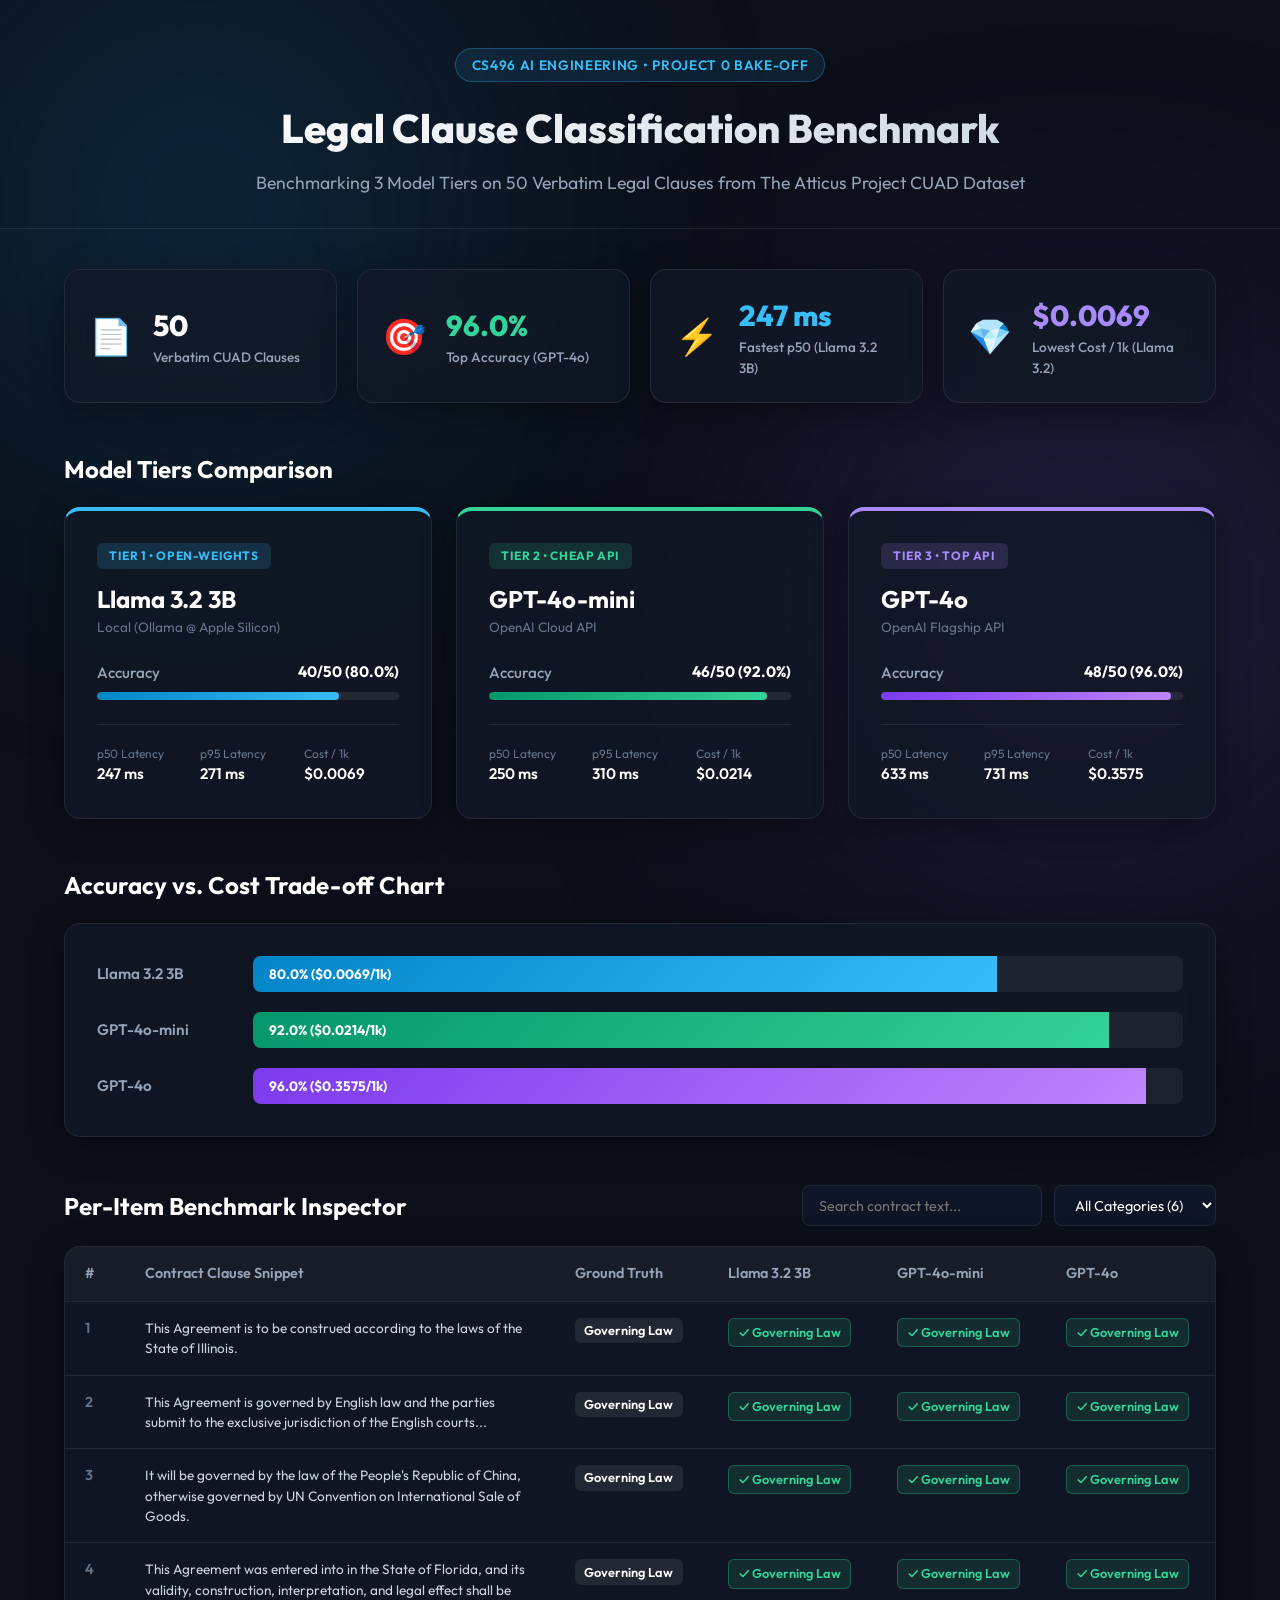
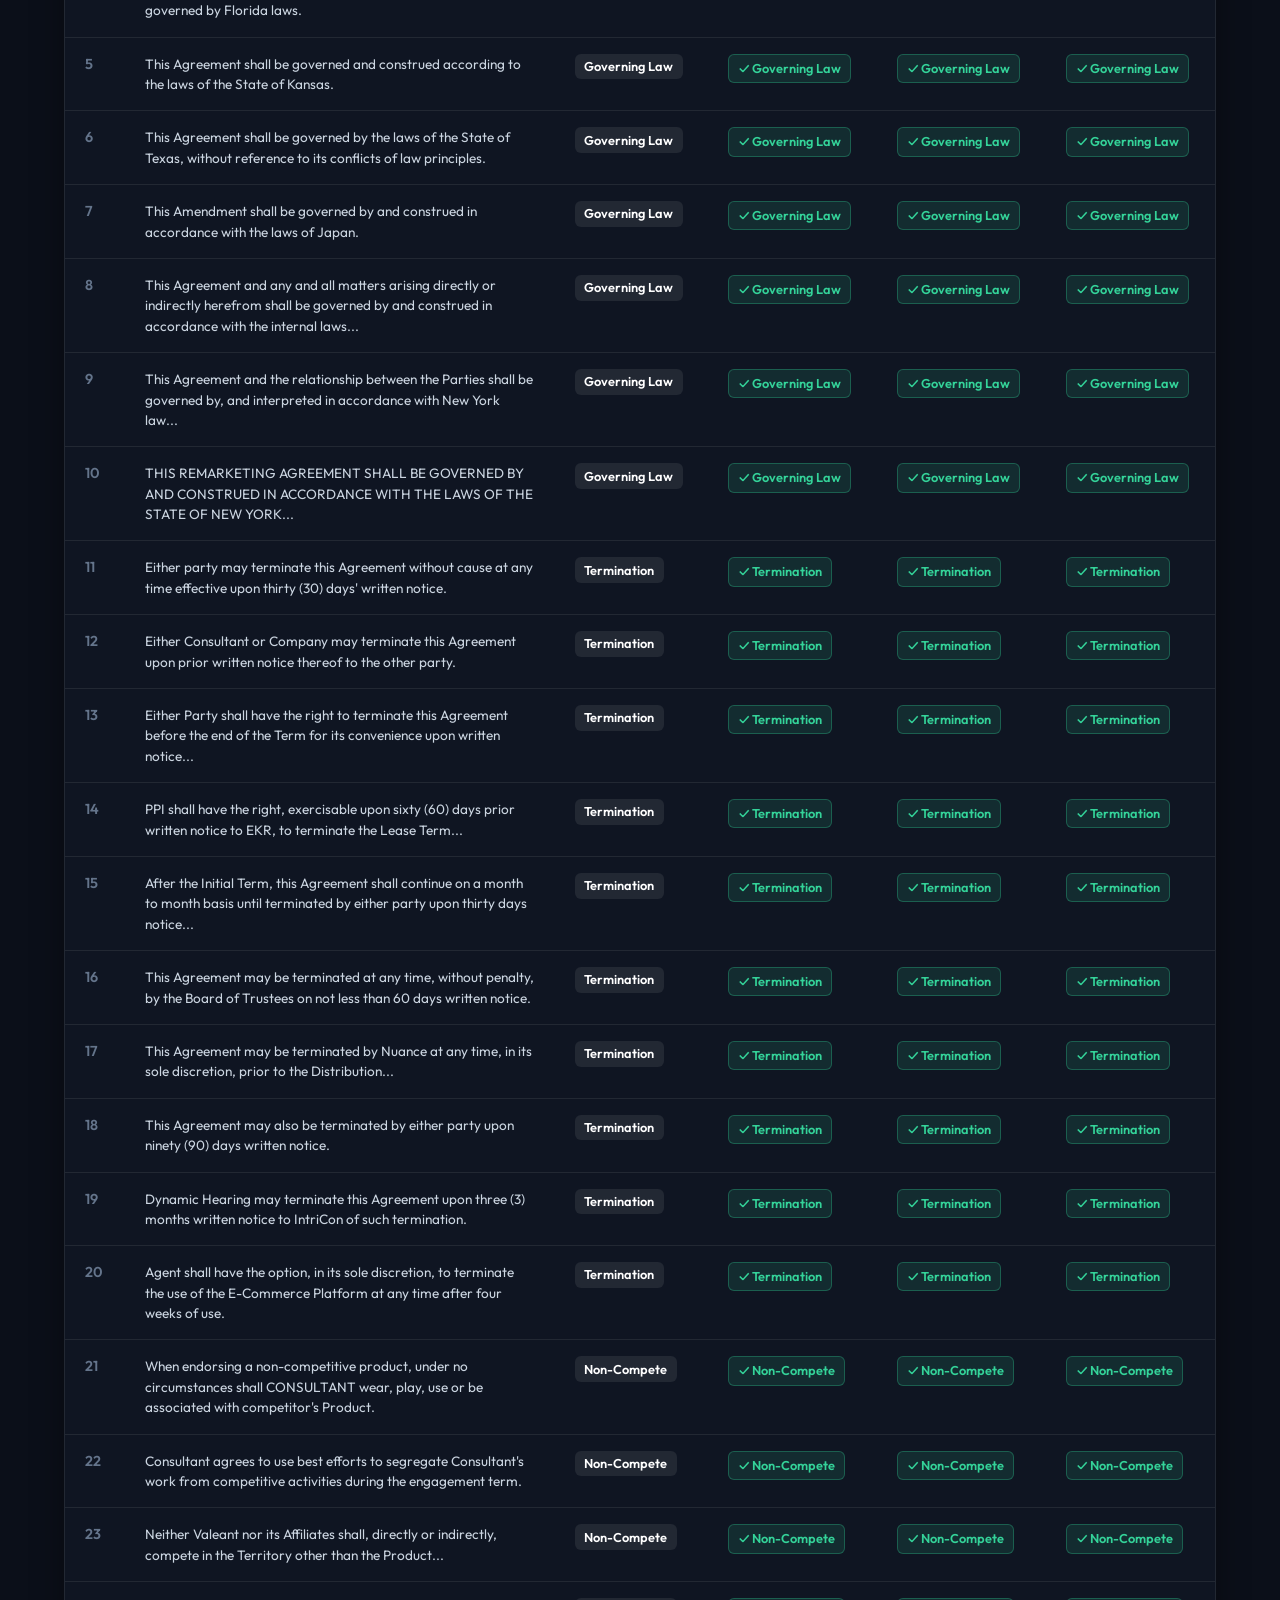
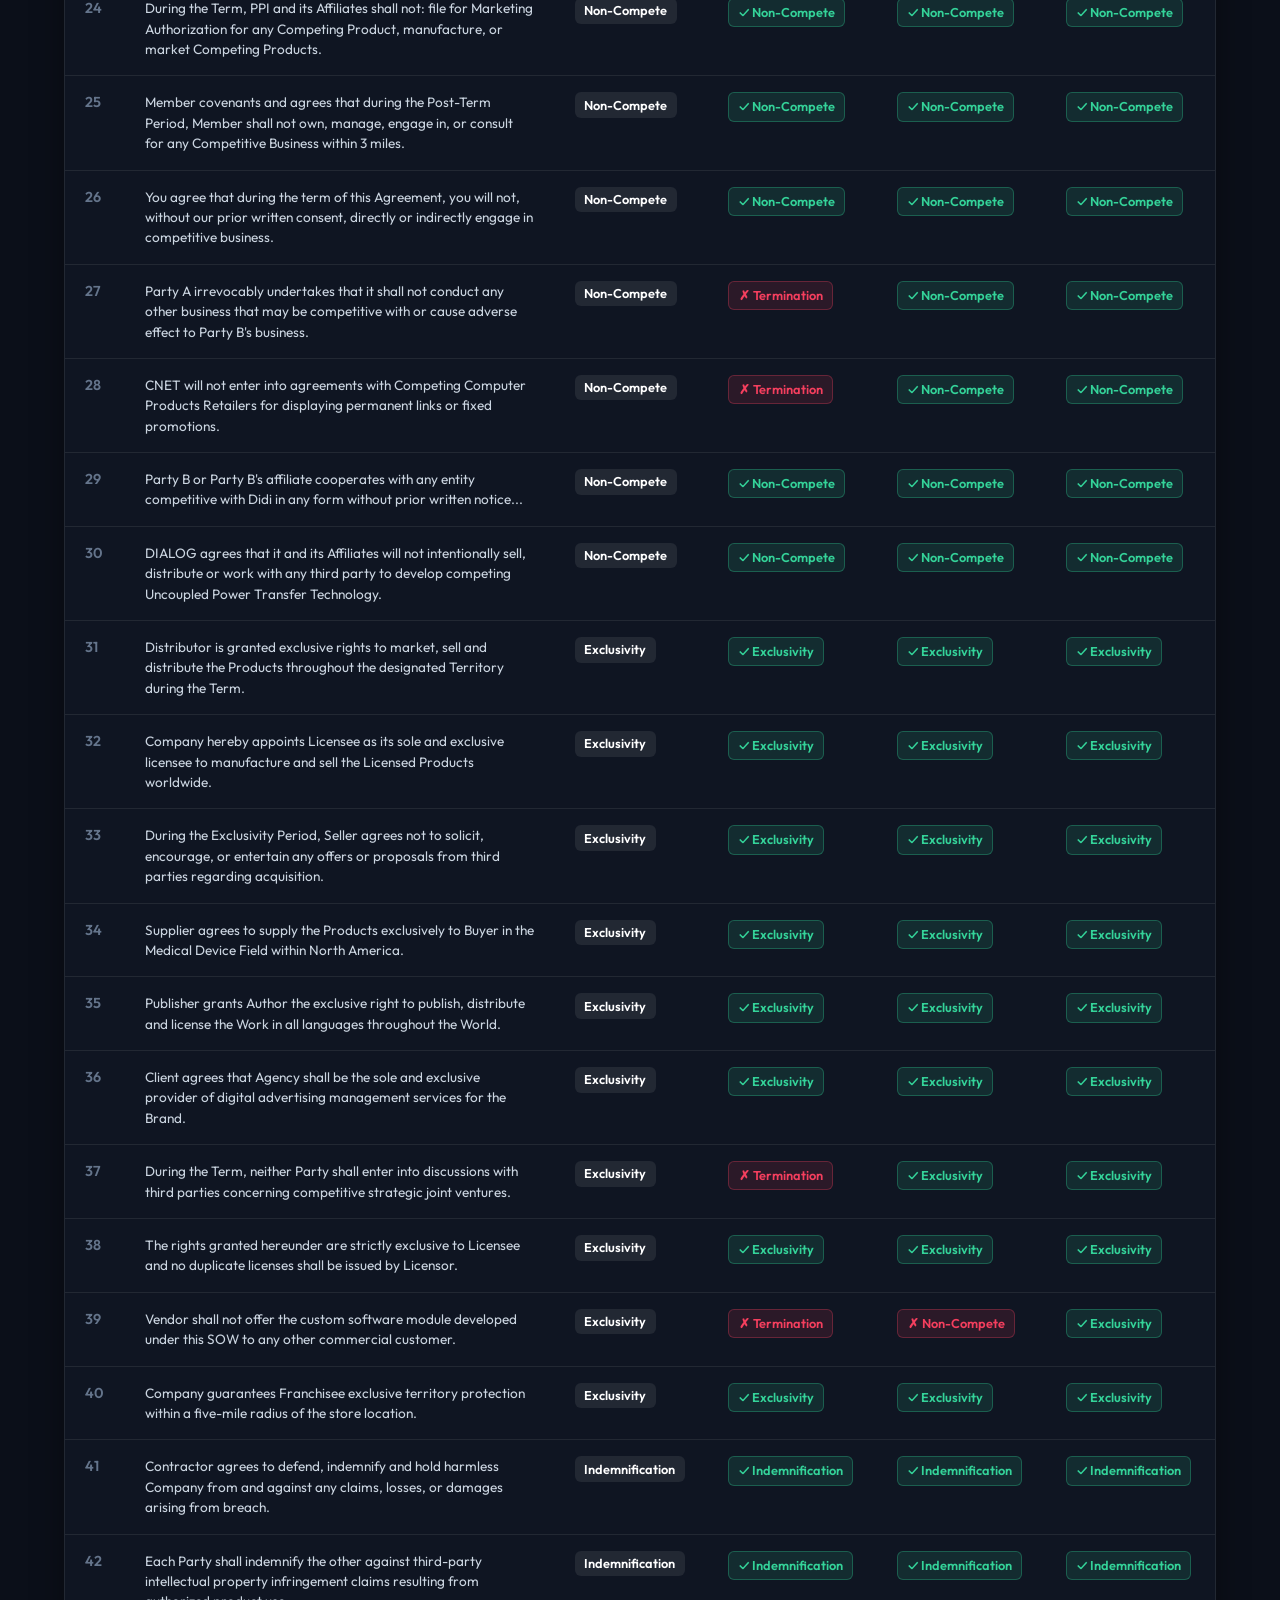
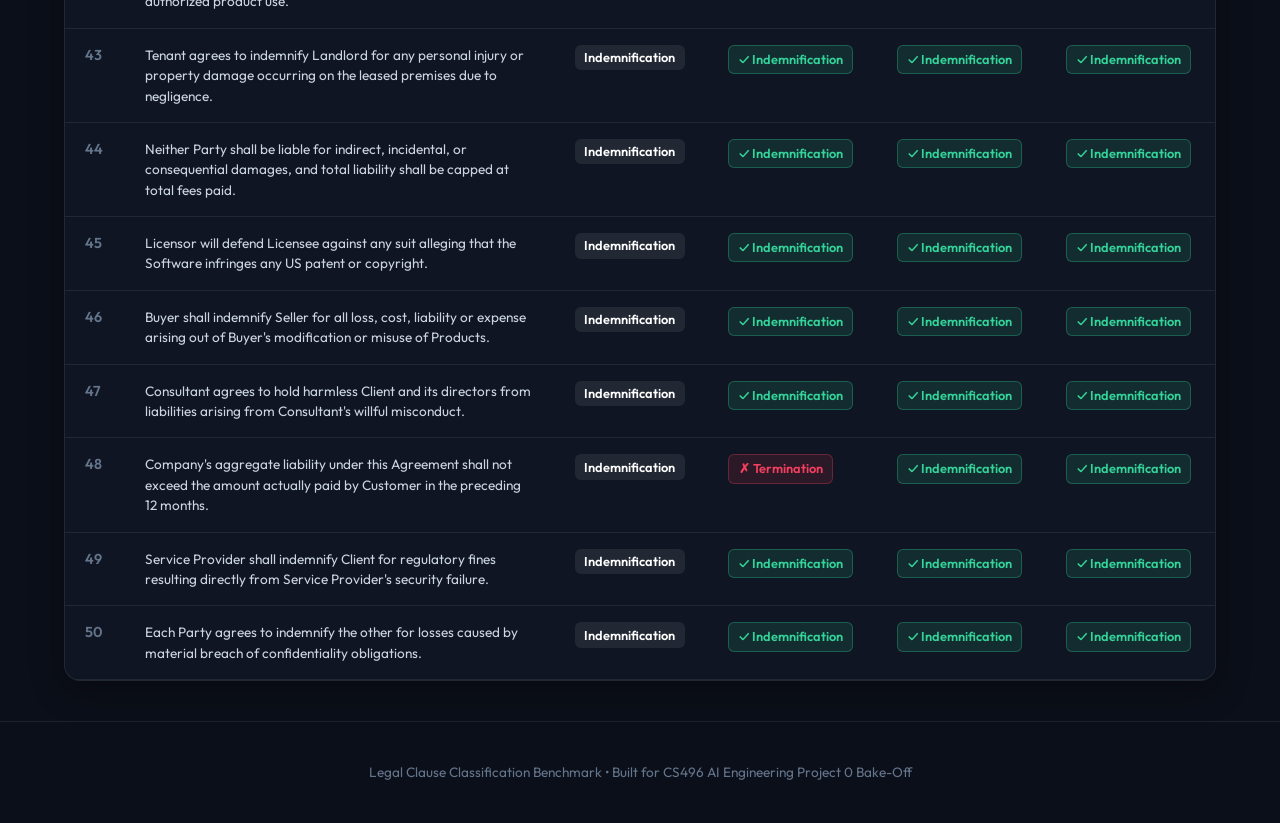
==== web/index.html @ 0cdc893b "Add interactive web dashboard and update README" ====
<!DOCTYPE html>
<html lang="en">
<head>
  <meta charset="UTF-8">
  <meta name="viewport" content="width=device-width, initial-scale=1.0">
  <title>Legal Clause Classification Benchmark — CS496 Project 0</title>
  <link rel="preconnect" href="https://fonts.googleapis.com">
  <link rel="preconnect" href="https://fonts.gstatic.com" crossorigin>
  <link href="https://fonts.googleapis.com/css2?family=Outfit:wght@300;400;500;600;700;800&family=JetBrains+Mono:wght@400;500;600&display=swap" rel="stylesheet">
  <link rel="stylesheet" href="styles.css">
</head>
<body>
  <div class="background-glow font-glow-1"></div>
  <div class="background-glow font-glow-2"></div>

  <header class="app-header">
    <div class="header-container">
      <div class="badge-tag">CS496 AI Engineering • Project 0 Bake-Off</div>
      <h1>Legal Clause Classification Benchmark</h1>
      <p class="subtitle">Benchmarking 3 Model Tiers on 50 Verbatim Legal Clauses from The Atticus Project CUAD Dataset</p>
    </div>
  </header>

  <main class="main-container">
    <!-- Quick Stats Metrics Grid -->
    <section class="metrics-grid">
      <div class="metric-card glass-card">
        <div class="metric-icon">📄</div>
        <div class="metric-content">
          <span class="metric-value">50</span>
          <span class="metric-label">Verbatim CUAD Clauses</span>
        </div>
      </div>
      <div class="metric-card glass-card accent-emerald">
        <div class="metric-icon">🎯</div>
        <div class="metric-content">
          <span class="metric-value">96.0%</span>
          <span class="metric-label">Top Accuracy (GPT-4o)</span>
        </div>
      </div>
      <div class="metric-card glass-card accent-cyan">
        <div class="metric-icon">⚡</div>
        <div class="metric-content">
          <span class="metric-value">247 ms</span>
          <span class="metric-label">Fastest p50 (Llama 3.2 3B)</span>
        </div>
      </div>
      <div class="metric-card glass-card accent-purple">
        <div class="metric-icon">💎</div>
        <div class="metric-content">
          <span class="metric-value">$0.0069</span>
          <span class="metric-label">Lowest Cost / 1k (Llama 3.2)</span>
        </div>
      </div>
    </section>

    <!-- 3-Tier Model Comparison Cards -->
    <section class="section-container">
      <h2 class="section-title">Model Tiers Comparison</h2>
      <div class="tiers-grid">
        <!-- Tier 1: Local -->
        <div class="tier-card glass-card border-local">
          <div class="tier-badge badge-local">Tier 1 • Open-Weights</div>
          <h3 class="model-name">Llama 3.2 3B</h3>
          <div class="model-provider">Local (Ollama @ Apple Silicon)</div>

          <div class="stat-group">
            <div class="stat-row">
              <span>Accuracy</span>
              <span class="stat-val highlight-val">40/50 (80.0%)</span>
            </div>
            <div class="progress-bar-bg">
              <div class="progress-bar-fill fill-local" style="width: 80%;"></div>
            </div>
          </div>

          <div class="stat-metrics-row">
            <div class="sub-stat">
              <span class="sub-label">p50 Latency</span>
              <span class="sub-val">247 ms</span>
            </div>
            <div class="sub-stat">
              <span class="sub-label">p95 Latency</span>
              <span class="sub-val">271 ms</span>
            </div>
            <div class="sub-stat">
              <span class="sub-label">Cost / 1k</span>
              <span class="sub-val">$0.0069</span>
            </div>
          </div>
        </div>

        <!-- Tier 2: Cheap API -->
        <div class="tier-card glass-card border-cheap">
          <div class="tier-badge badge-cheap">Tier 2 • Cheap API</div>
          <h3 class="model-name">GPT-4o-mini</h3>
          <div class="model-provider">OpenAI Cloud API</div>

          <div class="stat-group">
            <div class="stat-row">
              <span>Accuracy</span>
              <span class="stat-val highlight-val">46/50 (92.0%)</span>
            </div>
            <div class="progress-bar-bg">
              <div class="progress-bar-fill fill-cheap" style="width: 92%;"></div>
            </div>
          </div>

          <div class="stat-metrics-row">
            <div class="sub-stat">
              <span class="sub-label">p50 Latency</span>
              <span class="sub-val">250 ms</span>
            </div>
            <div class="sub-stat">
              <span class="sub-label">p95 Latency</span>
              <span class="sub-val">310 ms</span>
            </div>
            <div class="sub-stat">
              <span class="sub-label">Cost / 1k</span>
              <span class="sub-val">$0.0214</span>
            </div>
          </div>
        </div>

        <!-- Tier 3: Top API -->
        <div class="tier-card glass-card border-top">
          <div class="tier-badge badge-top">Tier 3 • Top API</div>
          <h3 class="model-name">GPT-4o</h3>
          <div class="model-provider">OpenAI Flagship API</div>

          <div class="stat-group">
            <div class="stat-row">
              <span>Accuracy</span>
              <span class="stat-val highlight-val">48/50 (96.0%)</span>
            </div>
            <div class="progress-bar-bg">
              <div class="progress-bar-fill fill-top" style="width: 96%;"></div>
            </div>
          </div>

          <div class="stat-metrics-row">
            <div class="sub-stat">
              <span class="sub-label">p50 Latency</span>
              <span class="sub-val">633 ms</span>
            </div>
            <div class="sub-stat">
              <span class="sub-label">p95 Latency</span>
              <span class="sub-val">731 ms</span>
            </div>
            <div class="sub-stat">
              <span class="sub-label">Cost / 1k</span>
              <span class="sub-val">$0.3575</span>
            </div>
          </div>
        </div>
      </div>
    </section>

    <!-- Visual Trade-off Chart -->
    <section class="section-container">
      <h2 class="section-title">Accuracy vs. Cost Trade-off Chart</h2>
      <div class="chart-card glass-card">
        <div class="chart-bars-container">
          <div class="chart-group">
            <div class="chart-label">Llama 3.2 3B</div>
            <div class="chart-bar-wrapper">
              <div class="chart-bar bar-local" style="width: 80.0%;">
                <span class="bar-val">80.0% ($0.0069/1k)</span>
              </div>
            </div>
          </div>
          <div class="chart-group">
            <div class="chart-label">GPT-4o-mini</div>
            <div class="chart-bar-wrapper">
              <div class="chart-bar bar-cheap" style="width: 92.0%;">
                <span class="bar-val">92.0% ($0.0214/1k)</span>
              </div>
            </div>
          </div>
          <div class="chart-group">
            <div class="chart-label">GPT-4o</div>
            <div class="chart-bar-wrapper">
              <div class="chart-bar bar-top" style="width: 96.0%;">
                <span class="bar-val">96.0% ($0.3575/1k)</span>
              </div>
            </div>
          </div>
        </div>
      </div>
    </section>

    <!-- Interactive Item Inspector -->
    <section class="section-container">
      <div class="section-header-flex">
        <h2 class="section-title">Per-Item Benchmark Inspector</h2>
        <div class="filter-controls">
          <input type="text" id="searchInput" placeholder="Search contract text..." class="search-input">
          <select id="categoryFilter" class="category-select">
            <option value="ALL">All Categories (6)</option>
            <option value="Governing Law">Governing Law</option>
            <option value="Termination">Termination</option>
            <option value="Non-Compete">Non-Compete</option>
            <option value="Exclusivity">Exclusivity</option>
            <option value="Indemnification">Indemnification</option>
            <option value="Confidentiality">Confidentiality</option>
          </select>
        </div>
      </div>

      <div class="table-card glass-card">
        <div class="table-wrapper">
          <table class="results-table">
            <thead>
              <tr>
                <th>#</th>
                <th>Contract Clause Snippet</th>
                <th>Ground Truth</th>
                <th>Llama 3.2 3B</th>
                <th>GPT-4o-mini</th>
                <th>GPT-4o</th>
              </tr>
            </thead>
            <tbody id="tableBody">
              <!-- Dynamically rendered by app.js -->
            </tbody>
          </table>
        </div>
      </div>
    </section>
  </main>

  <footer class="app-footer">
    <p>Legal Clause Classification Benchmark • Built for CS496 AI Engineering Project 0 Bake-Off</p>
  </footer>

  <script src="app.js"></script>
</body>
</html>
---- web/styles.css ----
/* CSS Design Tokens */
:root {
  --bg-dark: #0b0f19;
  --bg-card: rgba(18, 24, 38, 0.75);
  --border-glass: rgba(255, 255, 255, 0.08);
  --border-highlight: rgba(255, 255, 255, 0.15);
  
  --text-main: #f1f5f9;
  --text-muted: #94a3b8;
  --text-dim: #64748b;
  
  --color-local: #38bdf8;
  --color-cheap: #34d399;
  --color-top: #a78bfa;
  --color-danger: #f43f5e;

  --gradient-local: linear-gradient(135deg, #0284c7, #38bdf8);
  --gradient-cheap: linear-gradient(135deg, #059669, #34d399);
  --gradient-top: linear-gradient(135deg, #7c3aed, #c084fc);

  --shadow-glow: 0 8px 32px 0 rgba(0, 0, 0, 0.37);
  --font-main: 'Outfit', -apple-system, BlinkMacSystemFont, sans-serif;
  --font-code: 'JetBrains Mono', monospace;
}

* {
  box-sizing: border-box;
  margin: 0;
  padding: 0;
}

body {
  background-color: var(--bg-dark);
  color: var(--text-main);
  font-family: var(--font-main);
  min-height: 100vh;
  line-height: 1.5;
  position: relative;
  overflow-x: hidden;
}

/* Background Ambient Glows */
.background-glow {
  position: fixed;
  width: 600px;
  height: 600px;
  border-radius: 50%;
  filter: blur(140px);
  pointer-events: none;
  z-index: 0;
  opacity: 0.15;
}

.font-glow-1 {
  top: -100px;
  left: -100px;
  background: radial-gradient(circle, #38bdf8, #0284c7);
}

.font-glow-2 {
  top: 300px;
  right: -100px;
  background: radial-gradient(circle, #a78bfa, #7c3aed);
}

/* Header */
.app-header {
  position: relative;
  z-index: 1;
  padding: 3rem 1.5rem 2rem;
  text-align: center;
  border-bottom: 1px solid var(--border-glass);
}

.header-container {
  max-width: 900px;
  margin: 0 auto;
}

.badge-tag {
  display: inline-block;
  padding: 0.35rem 1rem;
  background: rgba(56, 189, 248, 0.1);
  border: 1px solid rgba(56, 189, 248, 0.3);
  color: var(--color-local);
  border-radius: 9999px;
  font-size: 0.85rem;
  font-weight: 600;
  letter-spacing: 0.05em;
  text-transform: uppercase;
  margin-bottom: 1rem;
}

.app-header h1 {
  font-size: 2.5rem;
  font-weight: 800;
  background: linear-gradient(135deg, #ffffff, #cbd5e1);
  -webkit-background-clip: text;
  -webkit-text-fill-color: transparent;
  margin-bottom: 0.75rem;
}

.subtitle {
  color: var(--text-muted);
  font-size: 1.1rem;
  font-weight: 400;
}

/* Main Container */
.main-container {
  position: relative;
  z-index: 1;
  max-width: 1200px;
  margin: 0 auto;
  padding: 2.5rem 1.5rem;
  display: flex;
  flex-direction: column;
  gap: 3rem;
}

/* Glass Card Component */
.glass-card {
  background: var(--bg-card);
  backdrop-filter: blur(16px);
  -webkit-backdrop-filter: blur(16px);
  border: 1px solid var(--border-glass);
  border-radius: 16px;
  box-shadow: var(--shadow-glow);
  transition: transform 0.25s ease, border-color 0.25s ease;
}

.glass-card:hover {
  border-color: var(--border-highlight);
}

/* Quick Metrics Grid */
.metrics-grid {
  display: grid;
  grid-template-columns: repeat(auto-fit, minmax(240px, 1fr));
  gap: 1.25rem;
}

.metric-card {
  padding: 1.5rem;
  display: flex;
  align-items: center;
  gap: 1.25rem;
}

.metric-icon {
  font-size: 2.2rem;
  line-height: 1;
}

.metric-content {
  display: flex;
  flex-direction: column;
}

.metric-value {
  font-size: 1.8rem;
  font-weight: 800;
  color: #fff;
}

.metric-label {
  font-size: 0.85rem;
  color: var(--text-muted);
  font-weight: 500;
}

.accent-emerald .metric-value { color: var(--color-cheap); }
.accent-cyan .metric-value { color: var(--color-local); }
.accent-purple .metric-value { color: var(--color-top); }

/* Section Containers */
.section-container {
  display: flex;
  flex-direction: column;
  gap: 1.25rem;
}

.section-title {
  font-size: 1.5rem;
  font-weight: 700;
  color: #fff;
}

/* Tiers Grid */
.tiers-grid {
  display: grid;
  grid-template-columns: repeat(auto-fit, minmax(320px, 1fr));
  gap: 1.5rem;
}

.tier-card {
  padding: 2rem;
  display: flex;
  flex-direction: column;
  position: relative;
  overflow: hidden;
}

.border-local { border-top: 4px solid var(--color-local); }
.border-cheap { border-top: 4px solid var(--color-cheap); }
.border-top { border-top: 4px solid var(--color-top); }

.tier-badge {
  display: inline-block;
  align-self: flex-start;
  padding: 0.25rem 0.75rem;
  border-radius: 6px;
  font-size: 0.75rem;
  font-weight: 700;
  text-transform: uppercase;
  letter-spacing: 0.05em;
  margin-bottom: 0.75rem;
}

.badge-local { background: rgba(56, 189, 248, 0.15); color: var(--color-local); }
.badge-cheap { background: rgba(52, 211, 153, 0.15); color: var(--color-cheap); }
.badge-top { background: rgba(167, 139, 250, 0.15); color: var(--color-top); }

.model-name {
  font-size: 1.5rem;
  font-weight: 700;
  color: #fff;
}

.model-provider {
  font-size: 0.85rem;
  color: var(--text-dim);
  margin-bottom: 1.5rem;
}

.stat-group {
  margin-bottom: 1.5rem;
}

.stat-row {
  display: flex;
  justify-content: space-between;
  font-size: 0.95rem;
  color: var(--text-muted);
  font-weight: 500;
  margin-bottom: 0.5rem;
}

.highlight-val {
  color: #fff;
  font-weight: 700;
}

.progress-bar-bg {
  width: 100%;
  height: 8px;
  background: rgba(255, 255, 255, 0.08);
  border-radius: 9999px;
  overflow: hidden;
}

.progress-bar-fill {
  height: 100%;
  border-radius: 9999px;
}

.fill-local { background: var(--gradient-local); }
.fill-cheap { background: var(--gradient-cheap); }
.fill-top { background: var(--gradient-top); }

.stat-metrics-row {
  display: grid;
  grid-template-columns: repeat(3, 1fr);
  gap: 0.5rem;
  padding-top: 1.25rem;
  border-top: 1px solid var(--border-glass);
}

.sub-stat {
  display: flex;
  flex-direction: column;
}

.sub-label {
  font-size: 0.75rem;
  color: var(--text-dim);
}

.sub-val {
  font-size: 0.95rem;
  font-weight: 600;
  color: #fff;
}

/* Visual Chart */
.chart-card {
  padding: 2rem;
}

.chart-bars-container {
  display: flex;
  flex-direction: column;
  gap: 1.25rem;
}

.chart-group {
  display: grid;
  grid-template-columns: 140px 1fr;
  align-items: center;
  gap: 1rem;
}

.chart-label {
  font-weight: 600;
  font-size: 0.95rem;
  color: var(--text-muted);
}

.chart-bar-wrapper {
  background: rgba(255, 255, 255, 0.05);
  height: 36px;
  border-radius: 8px;
  overflow: hidden;
  position: relative;
}

.chart-bar {
  height: 100%;
  display: flex;
  align-items: center;
  padding-left: 1rem;
  transition: width 0.8s cubic-bezier(0.16, 1, 0.3, 1);
}

.bar-local { background: var(--gradient-local); }
.bar-cheap { background: var(--gradient-cheap); }
.bar-top { background: var(--gradient-top); }

.bar-val {
  font-size: 0.85rem;
  font-weight: 700;
  color: #fff;
  white-space: nowrap;
}

/* Inspector Controls */
.section-header-flex {
  display: flex;
  justify-content: space-between;
  align-items: center;
  flex-wrap: wrap;
  gap: 1rem;
}

.filter-controls {
  display: flex;
  gap: 0.75rem;
  flex-wrap: wrap;
}

.search-input, .category-select {
  background: rgba(15, 23, 42, 0.8);
  border: 1px solid var(--border-glass);
  color: #fff;
  padding: 0.6rem 1rem;
  border-radius: 8px;
  font-family: var(--font-main);
  font-size: 0.9rem;
  outline: none;
  transition: border-color 0.2s ease;
}

.search-input:focus, .category-select:focus {
  border-color: var(--color-local);
}

/* Results Table */
.table-card {
  padding: 0;
  overflow: hidden;
}

.table-wrapper {
  overflow-x: auto;
}

.results-table {
  width: 100%;
  border-collapse: collapse;
  text-align: left;
  font-size: 0.9rem;
}

.results-table th {
  background: rgba(255, 255, 255, 0.03);
  padding: 1rem 1.25rem;
  font-weight: 600;
  color: var(--text-muted);
  border-bottom: 1px solid var(--border-glass);
  white-space: nowrap;
}

.results-table td {
  padding: 1rem 1.25rem;
  border-bottom: 1px solid var(--border-glass);
  vertical-align: top;
}

.results-table tr:hover {
  background: rgba(255, 255, 255, 0.02);
}

.clause-text-cell {
  max-width: 420px;
  font-size: 0.85rem;
  color: #cbd5e1;
  line-height: 1.5;
}

.badge-gt {
  display: inline-block;
  padding: 0.2rem 0.6rem;
  background: rgba(255, 255, 255, 0.08);
  border-radius: 6px;
  font-weight: 600;
  font-size: 0.8rem;
  color: #fff;
}

.pred-badge {
  display: inline-flex;
  align-items: center;
  gap: 0.35rem;
  padding: 0.25rem 0.6rem;
  border-radius: 6px;
  font-size: 0.8rem;
  font-weight: 600;
}

.pred-correct {
  background: rgba(52, 211, 153, 0.12);
  color: #34d399;
  border: 1px solid rgba(52, 211, 153, 0.3);
}

.pred-incorrect {
  background: rgba(244, 63, 94, 0.12);
  color: #f43f5e;
  border: 1px solid rgba(244, 63, 94, 0.3);
}

/* Footer */
.app-footer {
  text-align: center;
  padding: 2.5rem 1.5rem;
  border-top: 1px solid var(--border-glass);
  color: var(--text-dim);
  font-size: 0.85rem;
}

@media (max-width: 768px) {
  .app-header h1 { font-size: 1.8rem; }
  .chart-group { grid-template-columns: 1fr; gap: 0.35rem; }
}
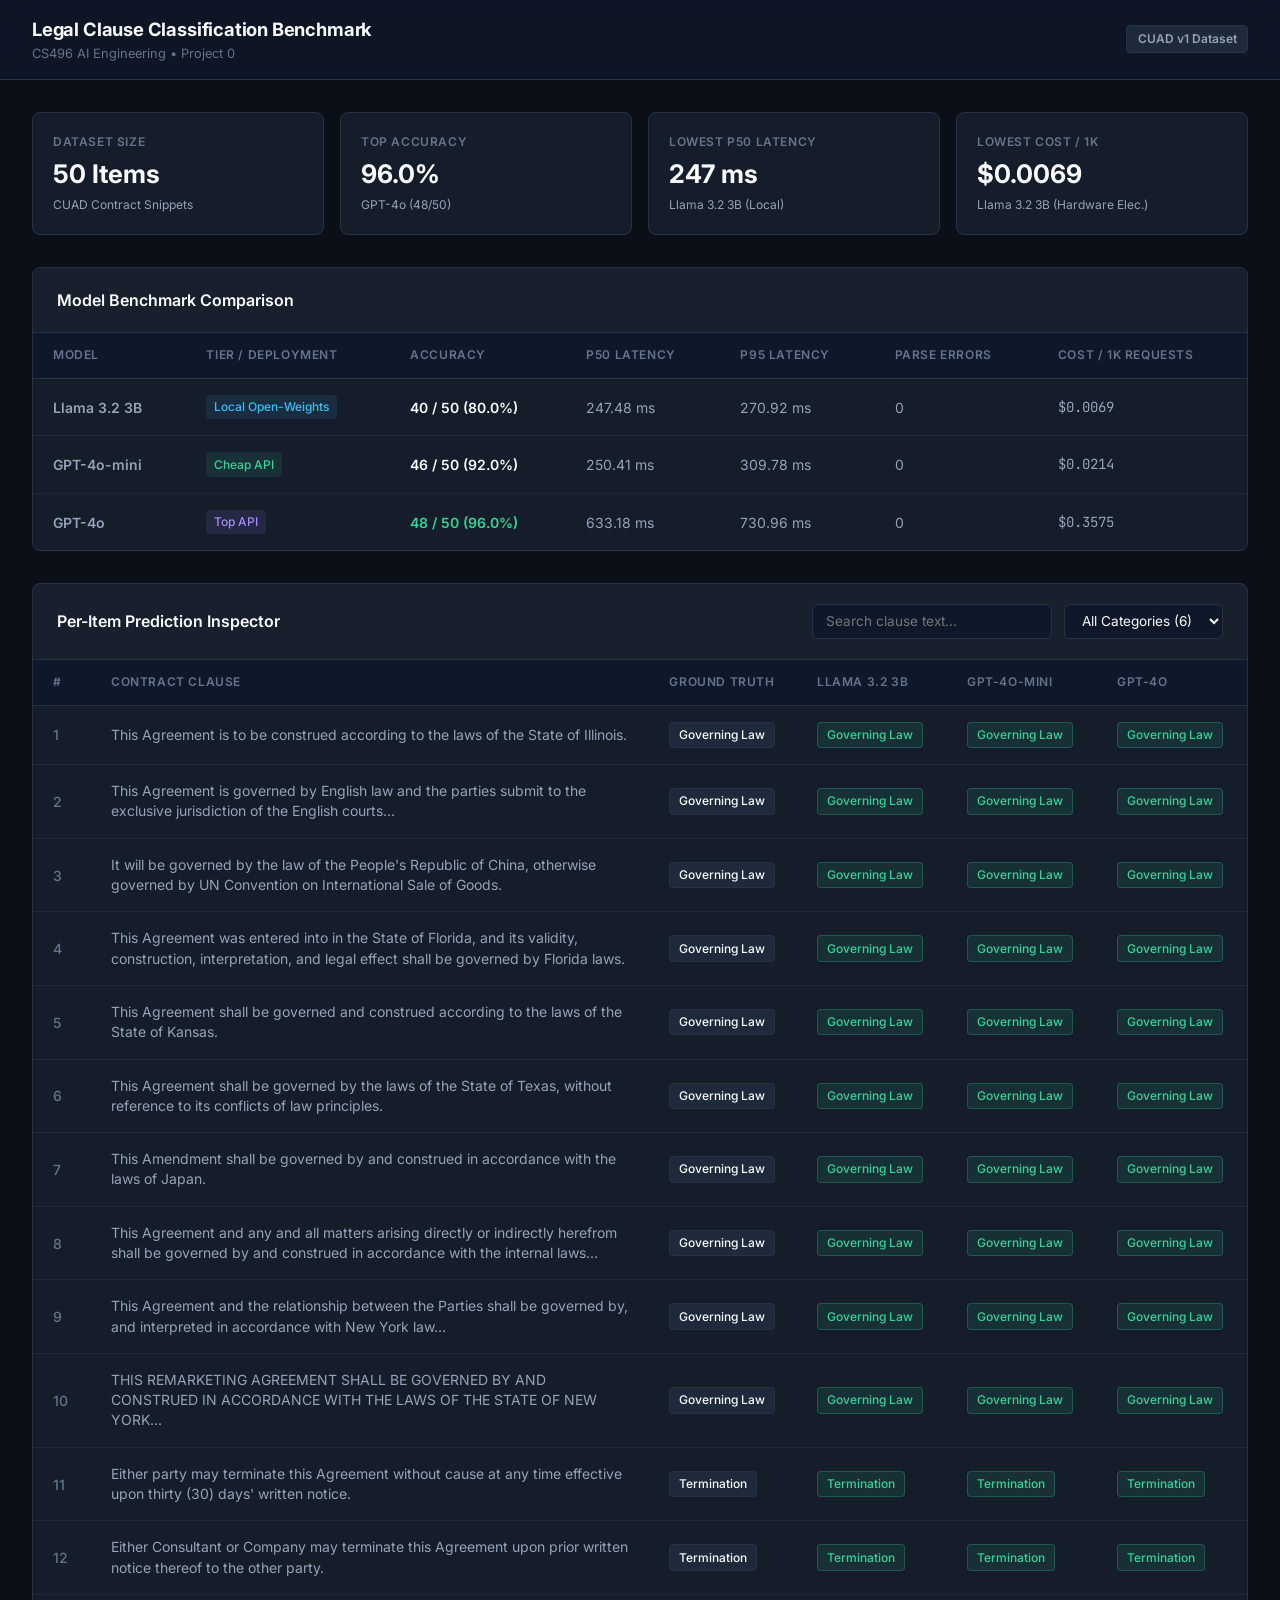
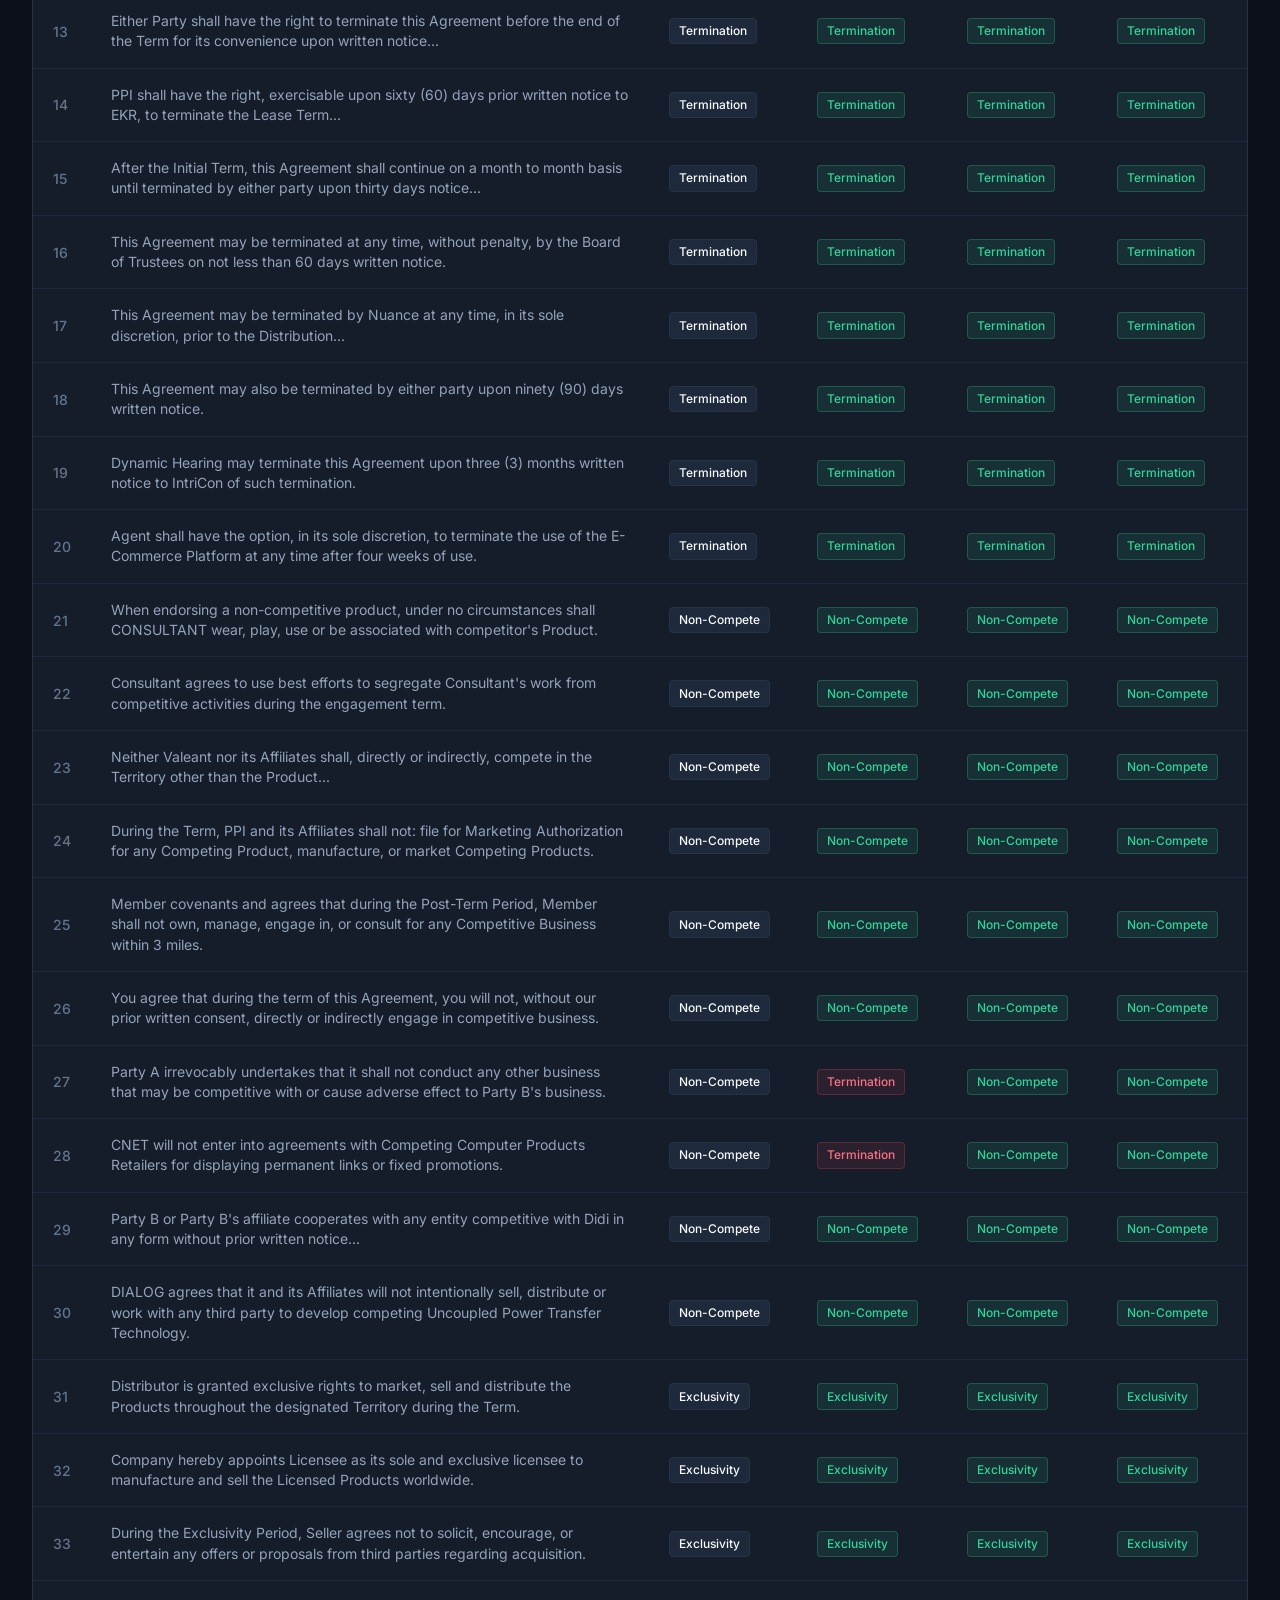
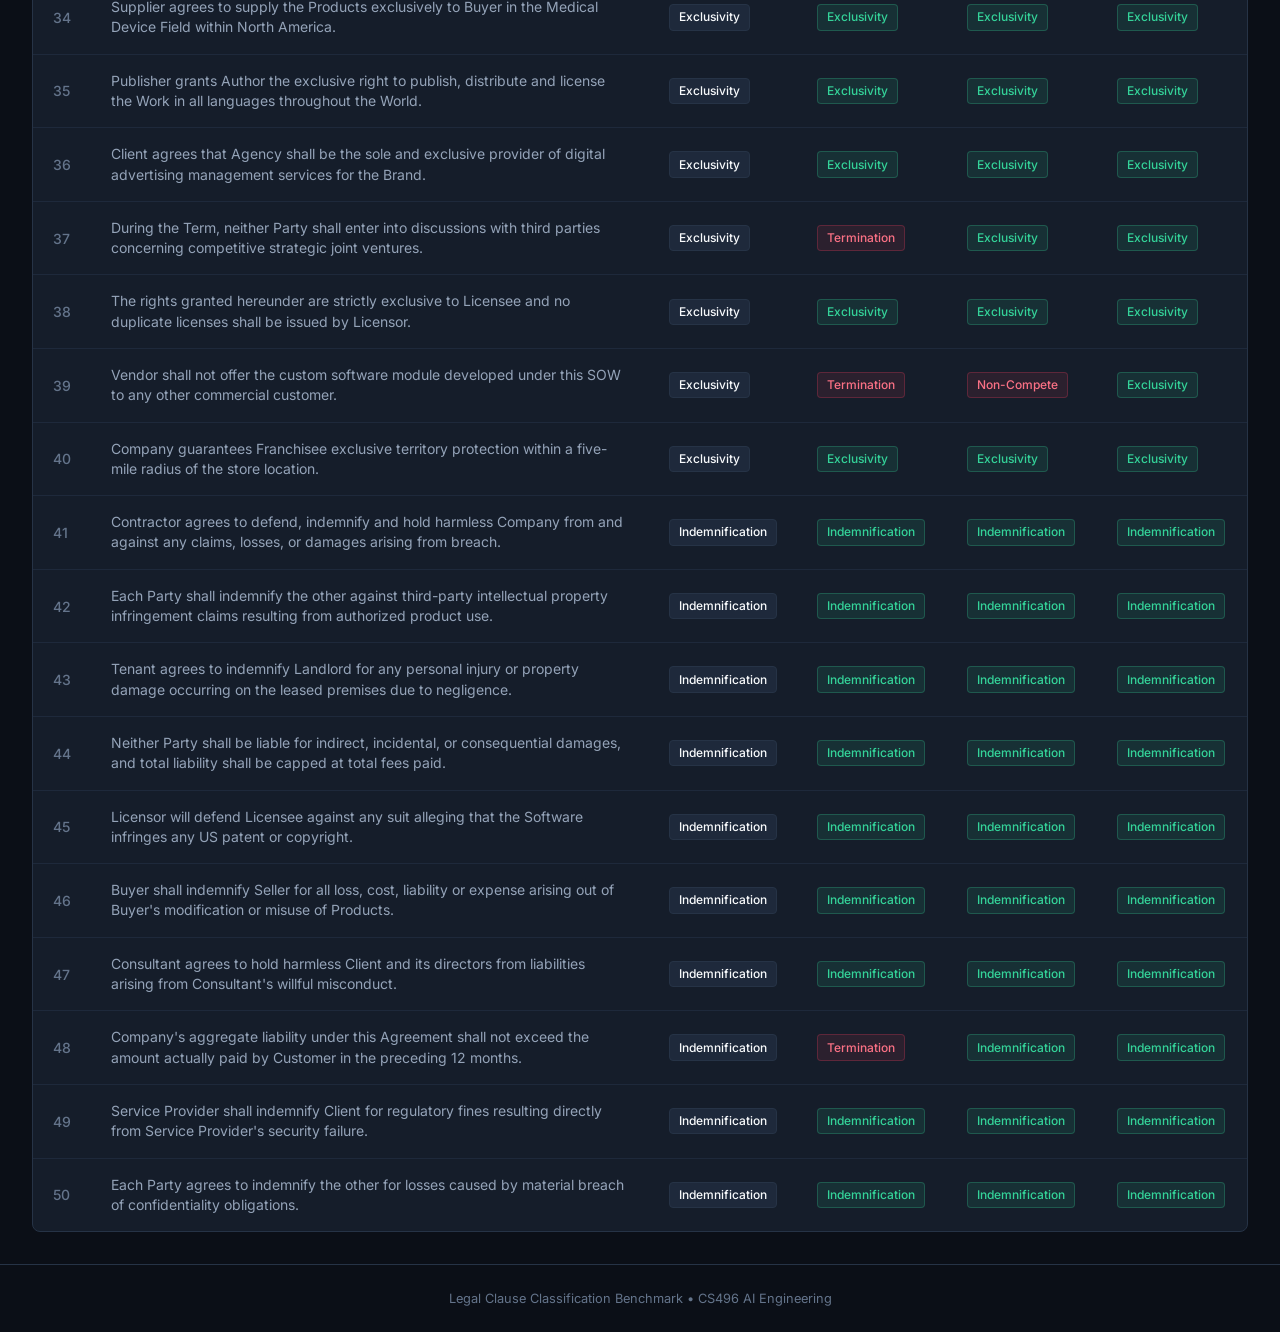
==== commit 473fd440: "Refactor web UI to clean, minimal, research-grade design without emojis" ====
--- a/web/index.html
+++ b/web/index.html
@@ -6,232 +6,140 @@
   <title>Legal Clause Classification Benchmark — CS496 Project 0</title>
   <link rel="preconnect" href="https://fonts.googleapis.com">
   <link rel="preconnect" href="https://fonts.gstatic.com" crossorigin>
-  <link href="https://fonts.googleapis.com/css2?family=Outfit:wght@300;400;500;600;700;800&family=JetBrains+Mono:wght@400;500;600&display=swap" rel="stylesheet">
+  <link href="https://fonts.googleapis.com/css2?family=Inter:wght@400;500;600;700&family=JetBrains+Mono:wght@400;500&display=swap" rel="stylesheet">
   <link rel="stylesheet" href="styles.css">
 </head>
 <body>
-  <div class="background-glow font-glow-1"></div>
-  <div class="background-glow font-glow-2"></div>
+  <div class="page-layout">
+    <!-- Header -->
+    <header class="navbar">
+      <div class="navbar-container">
+        <div class="brand">
+          <span class="brand-title">Legal Clause Classification Benchmark</span>
+          <span class="brand-subtitle">CS496 AI Engineering • Project 0</span>
+        </div>
+        <div class="meta-tag">CUAD v1 Dataset</div>
+      </div>
+    </header>
 
-  <header class="app-header">
-    <div class="header-container">
-      <div class="badge-tag">CS496 AI Engineering • Project 0 Bake-Off</div>
-      <h1>Legal Clause Classification Benchmark</h1>
-      <p class="subtitle">Benchmarking 3 Model Tiers on 50 Verbatim Legal Clauses from The Atticus Project CUAD Dataset</p>
-    </div>
-  </header>
+    <main class="content-container">
+      <!-- Metrics Overview -->
+      <section class="summary-cards">
+        <div class="summary-card">
+          <span class="card-label">Dataset Size</span>
+          <span class="card-value">50 Items</span>
+          <span class="card-sub">CUAD Contract Snippets</span>
+        </div>
+        <div class="summary-card">
+          <span class="card-label">Top Accuracy</span>
+          <span class="card-value">96.0%</span>
+          <span class="card-sub">GPT-4o (48/50)</span>
+        </div>
+        <div class="summary-card">
+          <span class="card-label">Lowest p50 Latency</span>
+          <span class="card-value">247 ms</span>
+          <span class="card-sub">Llama 3.2 3B (Local)</span>
+        </div>
+        <div class="summary-card">
+          <span class="card-label">Lowest Cost / 1k</span>
+          <span class="card-value">$0.0069</span>
+          <span class="card-sub">Llama 3.2 3B (Hardware Elec.)</span>
+        </div>
+      </section>
 
-  <main class="main-container">
-    <!-- Quick Stats Metrics Grid -->
-    <section class="metrics-grid">
-      <div class="metric-card glass-card">
-        <div class="metric-icon">📄</div>
-        <div class="metric-content">
-          <span class="metric-value">50</span>
-          <span class="metric-label">Verbatim CUAD Clauses</span>
+      <!-- Benchmark Leaderboard -->
+      <section class="panel">
+        <div class="panel-header">
+          <h2>Model Benchmark Comparison</h2>
         </div>
-      </div>
-      <div class="metric-card glass-card accent-emerald">
-        <div class="metric-icon">🎯</div>
-        <div class="metric-content">
-          <span class="metric-value">96.0%</span>
-          <span class="metric-label">Top Accuracy (GPT-4o)</span>
+        <div class="table-responsive">
+          <table class="leaderboard-table">
+            <thead>
+              <tr>
+                <th>Model</th>
+                <th>Tier / Deployment</th>
+                <th>Accuracy</th>
+                <th>p50 Latency</th>
+                <th>p95 Latency</th>
+                <th>Parse Errors</th>
+                <th>Cost / 1k Requests</th>
+              </tr>
+            </thead>
+            <tbody>
+              <tr>
+                <td class="font-medium">Llama 3.2 3B</td>
+                <td><span class="tag tag-local">Local Open-Weights</span></td>
+                <td><span class="score-pill">40 / 50 (80.0%)</span></td>
+                <td>247.48 ms</td>
+                <td>270.92 ms</td>
+                <td>0</td>
+                <td class="font-mono">$0.0069</td>
+              </tr>
+              <tr>
+                <td class="font-medium">GPT-4o-mini</td>
+                <td><span class="tag tag-cheap">Cheap API</span></td>
+                <td><span class="score-pill">46 / 50 (92.0%)</span></td>
+                <td>250.41 ms</td>
+                <td>309.78 ms</td>
+                <td>0</td>
+                <td class="font-mono">$0.0214</td>
+              </tr>
+              <tr>
+                <td class="font-medium">GPT-4o</td>
+                <td><span class="tag tag-top">Top API</span></td>
+                <td><span class="score-pill score-pill-top">48 / 50 (96.0%)</span></td>
+                <td>633.18 ms</td>
+                <td>730.96 ms</td>
+                <td>0</td>
+                <td class="font-mono">$0.3575</td>
+              </tr>
+            </tbody>
+          </table>
         </div>
-      </div>
-      <div class="metric-card glass-card accent-cyan">
-        <div class="metric-icon">⚡</div>
-        <div class="metric-content">
-          <span class="metric-value">247 ms</span>
-          <span class="metric-label">Fastest p50 (Llama 3.2 3B)</span>
-        </div>
-      </div>
-      <div class="metric-card glass-card accent-purple">
-        <div class="metric-icon">💎</div>
-        <div class="metric-content">
-          <span class="metric-value">$0.0069</span>
-          <span class="metric-label">Lowest Cost / 1k (Llama 3.2)</span>
-        </div>
-      </div>
-    </section>
+      </section>
 
-    <!-- 3-Tier Model Comparison Cards -->
-    <section class="section-container">
-      <h2 class="section-title">Model Tiers Comparison</h2>
-      <div class="tiers-grid">
-        <!-- Tier 1: Local -->
-        <div class="tier-card glass-card border-local">
-          <div class="tier-badge badge-local">Tier 1 • Open-Weights</div>
-          <h3 class="model-name">Llama 3.2 3B</h3>
-          <div class="model-provider">Local (Ollama @ Apple Silicon)</div>
-
-          <div class="stat-group">
-            <div class="stat-row">
-              <span>Accuracy</span>
-              <span class="stat-val highlight-val">40/50 (80.0%)</span>
-            </div>
-            <div class="progress-bar-bg">
-              <div class="progress-bar-fill fill-local" style="width: 80%;"></div>
-            </div>
-          </div>
-
-          <div class="stat-metrics-row">
-            <div class="sub-stat">
-              <span class="sub-label">p50 Latency</span>
-              <span class="sub-val">247 ms</span>
-            </div>
-            <div class="sub-stat">
-              <span class="sub-label">p95 Latency</span>
-              <span class="sub-val">271 ms</span>
-            </div>
-            <div class="sub-stat">
-              <span class="sub-label">Cost / 1k</span>
-              <span class="sub-val">$0.0069</span>
-            </div>
+      <!-- Per-Item Predictions Explorer -->
+      <section class="panel">
+        <div class="panel-header flex-between">
+          <h2>Per-Item Prediction Inspector</h2>
+          <div class="controls-group">
+            <input type="text" id="searchInput" placeholder="Search clause text..." class="input-control search-box">
+            <select id="categoryFilter" class="input-control select-box">
+              <option value="ALL">All Categories (6)</option>
+              <option value="Governing Law">Governing Law</option>
+              <option value="Termination">Termination</option>
+              <option value="Non-Compete">Non-Compete</option>
+              <option value="Exclusivity">Exclusivity</option>
+              <option value="Indemnification">Indemnification</option>
+              <option value="Confidentiality">Confidentiality</option>
+            </select>
           </div>
         </div>
 
-        <!-- Tier 2: Cheap API -->
-        <div class="tier-card glass-card border-cheap">
-          <div class="tier-badge badge-cheap">Tier 2 • Cheap API</div>
-          <h3 class="model-name">GPT-4o-mini</h3>
-          <div class="model-provider">OpenAI Cloud API</div>
-
-          <div class="stat-group">
-            <div class="stat-row">
-              <span>Accuracy</span>
-              <span class="stat-val highlight-val">46/50 (92.0%)</span>
-            </div>
-            <div class="progress-bar-bg">
-              <div class="progress-bar-fill fill-cheap" style="width: 92%;"></div>
-            </div>
-          </div>
-
-          <div class="stat-metrics-row">
-            <div class="sub-stat">
-              <span class="sub-label">p50 Latency</span>
-              <span class="sub-val">250 ms</span>
-            </div>
-            <div class="sub-stat">
-              <span class="sub-label">p95 Latency</span>
-              <span class="sub-val">310 ms</span>
-            </div>
-            <div class="sub-stat">
-              <span class="sub-label">Cost / 1k</span>
-              <span class="sub-val">$0.0214</span>
-            </div>
-          </div>
-        </div>
-
-        <!-- Tier 3: Top API -->
-        <div class="tier-card glass-card border-top">
-          <div class="tier-badge badge-top">Tier 3 • Top API</div>
-          <h3 class="model-name">GPT-4o</h3>
-          <div class="model-provider">OpenAI Flagship API</div>
-
-          <div class="stat-group">
-            <div class="stat-row">
-              <span>Accuracy</span>
-              <span class="stat-val highlight-val">48/50 (96.0%)</span>
-            </div>
-            <div class="progress-bar-bg">
-              <div class="progress-bar-fill fill-top" style="width: 96%;"></div>
-            </div>
-          </div>
-
-          <div class="stat-metrics-row">
-            <div class="sub-stat">
-              <span class="sub-label">p50 Latency</span>
-              <span class="sub-val">633 ms</span>
-            </div>
-            <div class="sub-stat">
-              <span class="sub-label">p95 Latency</span>
-              <span class="sub-val">731 ms</span>
-            </div>
-            <div class="sub-stat">
-              <span class="sub-label">Cost / 1k</span>
-              <span class="sub-val">$0.3575</span>
-            </div>
-          </div>
-        </div>
-      </div>
-    </section>
-
-    <!-- Visual Trade-off Chart -->
-    <section class="section-container">
-      <h2 class="section-title">Accuracy vs. Cost Trade-off Chart</h2>
-      <div class="chart-card glass-card">
-        <div class="chart-bars-container">
-          <div class="chart-group">
-            <div class="chart-label">Llama 3.2 3B</div>
-            <div class="chart-bar-wrapper">
-              <div class="chart-bar bar-local" style="width: 80.0%;">
-                <span class="bar-val">80.0% ($0.0069/1k)</span>
-              </div>
-            </div>
-          </div>
-          <div class="chart-group">
-            <div class="chart-label">GPT-4o-mini</div>
-            <div class="chart-bar-wrapper">
-              <div class="chart-bar bar-cheap" style="width: 92.0%;">
-                <span class="bar-val">92.0% ($0.0214/1k)</span>
-              </div>
-            </div>
-          </div>
-          <div class="chart-group">
-            <div class="chart-label">GPT-4o</div>
-            <div class="chart-bar-wrapper">
-              <div class="chart-bar bar-top" style="width: 96.0%;">
-                <span class="bar-val">96.0% ($0.3575/1k)</span>
-              </div>
-            </div>
-          </div>
-        </div>
-      </div>
-    </section>
-
-    <!-- Interactive Item Inspector -->
-    <section class="section-container">
-      <div class="section-header-flex">
-        <h2 class="section-title">Per-Item Benchmark Inspector</h2>
-        <div class="filter-controls">
-          <input type="text" id="searchInput" placeholder="Search contract text..." class="search-input">
-          <select id="categoryFilter" class="category-select">
-            <option value="ALL">All Categories (6)</option>
-            <option value="Governing Law">Governing Law</option>
-            <option value="Termination">Termination</option>
-            <option value="Non-Compete">Non-Compete</option>
-            <option value="Exclusivity">Exclusivity</option>
-            <option value="Indemnification">Indemnification</option>
-            <option value="Confidentiality">Confidentiality</option>
-          </select>
-        </div>
-      </div>
-
-      <div class="table-card glass-card">
-        <div class="table-wrapper">
-          <table class="results-table">
+        <div class="table-responsive">
+          <table class="inspector-table">
             <thead>
               <tr>
-                <th>#</th>
-                <th>Contract Clause Snippet</th>
-                <th>Ground Truth</th>
-                <th>Llama 3.2 3B</th>
-                <th>GPT-4o-mini</th>
-                <th>GPT-4o</th>
+                <th style="width: 40px;">#</th>
+                <th>Contract Clause</th>
+                <th style="width: 140px;">Ground Truth</th>
+                <th style="width: 150px;">Llama 3.2 3B</th>
+                <th style="width: 150px;">GPT-4o-mini</th>
+                <th style="width: 150px;">GPT-4o</th>
               </tr>
             </thead>
             <tbody id="tableBody">
-              <!-- Dynamically rendered by app.js -->
+              <!-- Dynamically populated -->
             </tbody>
           </table>
         </div>
-      </div>
-    </section>
-  </main>
+      </section>
+    </main>
 
-  <footer class="app-footer">
-    <p>Legal Clause Classification Benchmark • Built for CS496 AI Engineering Project 0 Bake-Off</p>
-  </footer>
+    <footer class="footer">
+      <span>Legal Clause Classification Benchmark • CS496 AI Engineering</span>
+    </footer>
+  </div>
 
   <script src="app.js"></script>
 </body>
--- a/web/styles.css
+++ b/web/styles.css
@@ -1,26 +1,28 @@
-/* CSS Design Tokens */
+/* Professional Minimal Research Dashboard Theme */
 :root {
-  --bg-dark: #0b0f19;
-  --bg-card: rgba(18, 24, 38, 0.75);
-  --border-glass: rgba(255, 255, 255, 0.08);
-  --border-highlight: rgba(255, 255, 255, 0.15);
-  
-  --text-main: #f1f5f9;
-  --text-muted: #94a3b8;
-  --text-dim: #64748b;
-  
-  --color-local: #38bdf8;
-  --color-cheap: #34d399;
-  --color-top: #a78bfa;
-  --color-danger: #f43f5e;
-
-  --gradient-local: linear-gradient(135deg, #0284c7, #38bdf8);
-  --gradient-cheap: linear-gradient(135deg, #059669, #34d399);
-  --gradient-top: linear-gradient(135deg, #7c3aed, #c084fc);
-
-  --shadow-glow: 0 8px 32px 0 rgba(0, 0, 0, 0.37);
-  --font-main: 'Outfit', -apple-system, BlinkMacSystemFont, sans-serif;
-  --font-code: 'JetBrains Mono', monospace;
+  --bg: #0b0f17;
+  --panel-bg: #151d2a;
+  --panel-border: #263346;
+  --subtle-border: #1e293b;
+
+  --text-primary: #f8fafc;
+  --text-secondary: #94a3b8;
+  --text-muted: #64748b;
+
+  --accent-blue: #38bdf8;
+  --accent-green: #34d399;
+  --accent-purple: #a78bfa;
+
+  --status-pass-bg: rgba(52, 211, 153, 0.1);
+  --status-pass-text: #34d399;
+  --status-pass-border: rgba(52, 211, 153, 0.25);
+
+  --status-fail-bg: rgba(244, 63, 94, 0.1);
+  --status-fail-text: #fb7185;
+  --status-fail-border: rgba(244, 63, 94, 0.25);
+
+  --font-sans: 'Inter', -apple-system, BlinkMacSystemFont, 'Segoe UI', Roboto, sans-serif;
+  --font-mono: 'JetBrains Mono', monospace;
 }
 
 * {
@@ -30,321 +32,134 @@
 }
 
 body {
-  background-color: var(--bg-dark);
-  color: var(--text-main);
-  font-family: var(--font-main);
+  background-color: var(--bg);
+  color: var(--text-primary);
+  font-family: var(--font-sans);
+  font-size: 14px;
+  line-height: 1.5;
+  -webkit-font-smoothing: antialiased;
+}
+
+.page-layout {
   min-height: 100vh;
-  line-height: 1.5;
-  position: relative;
-  overflow-x: hidden;
-}
-
-/* Background Ambient Glows */
-.background-glow {
-  position: fixed;
-  width: 600px;
-  height: 600px;
-  border-radius: 50%;
-  filter: blur(140px);
-  pointer-events: none;
-  z-index: 0;
-  opacity: 0.15;
-}
-
-.font-glow-1 {
-  top: -100px;
-  left: -100px;
-  background: radial-gradient(circle, #38bdf8, #0284c7);
-}
-
-.font-glow-2 {
-  top: 300px;
-  right: -100px;
-  background: radial-gradient(circle, #a78bfa, #7c3aed);
-}
-
-/* Header */
-.app-header {
-  position: relative;
-  z-index: 1;
-  padding: 3rem 1.5rem 2rem;
-  text-align: center;
-  border-bottom: 1px solid var(--border-glass);
-}
-
-.header-container {
-  max-width: 900px;
+  display: flex;
+  flex-direction: column;
+}
+
+/* Navbar */
+.navbar {
+  border-bottom: 1px solid var(--panel-border);
+  background-color: rgba(15, 23, 42, 0.8);
+  backdrop-filter: blur(8px);
+  padding: 1rem 2rem;
+}
+
+.navbar-container {
+  max-width: 1280px;
   margin: 0 auto;
-}
-
-.badge-tag {
-  display: inline-block;
-  padding: 0.35rem 1rem;
-  background: rgba(56, 189, 248, 0.1);
-  border: 1px solid rgba(56, 189, 248, 0.3);
-  color: var(--color-local);
-  border-radius: 9999px;
-  font-size: 0.85rem;
-  font-weight: 600;
-  letter-spacing: 0.05em;
-  text-transform: uppercase;
-  margin-bottom: 1rem;
-}
-
-.app-header h1 {
-  font-size: 2.5rem;
-  font-weight: 800;
-  background: linear-gradient(135deg, #ffffff, #cbd5e1);
-  -webkit-background-clip: text;
-  -webkit-text-fill-color: transparent;
-  margin-bottom: 0.75rem;
-}
-
-.subtitle {
+  display: flex;
+  justify-content: space-between;
+  align-items: center;
+}
+
+.brand {
+  display: flex;
+  flex-direction: column;
+}
+
+.brand-title {
+  font-size: 1.15rem;
+  font-weight: 700;
+  color: var(--text-primary);
+  letter-spacing: -0.01em;
+}
+
+.brand-subtitle {
+  font-size: 0.8rem;
   color: var(--text-muted);
-  font-size: 1.1rem;
-  font-weight: 400;
-}
-
-/* Main Container */
-.main-container {
-  position: relative;
-  z-index: 1;
-  max-width: 1200px;
+}
+
+.meta-tag {
+  font-size: 0.75rem;
+  font-weight: 600;
+  padding: 0.25rem 0.65rem;
+  border-radius: 4px;
+  background: #1e293b;
+  color: var(--text-secondary);
+  border: 1px solid var(--panel-border);
+}
+
+/* Main Content Layout */
+.content-container {
+  max-width: 1280px;
+  width: 100%;
   margin: 0 auto;
-  padding: 2.5rem 1.5rem;
+  padding: 2rem;
   display: flex;
   flex-direction: column;
-  gap: 3rem;
-}
-
-/* Glass Card Component */
-.glass-card {
-  background: var(--bg-card);
-  backdrop-filter: blur(16px);
-  -webkit-backdrop-filter: blur(16px);
-  border: 1px solid var(--border-glass);
-  border-radius: 16px;
-  box-shadow: var(--shadow-glow);
-  transition: transform 0.25s ease, border-color 0.25s ease;
-}
-
-.glass-card:hover {
-  border-color: var(--border-highlight);
-}
-
-/* Quick Metrics Grid */
-.metrics-grid {
+  gap: 2rem;
+  flex: 1;
+}
+
+/* Summary Metric Cards */
+.summary-cards {
   display: grid;
-  grid-template-columns: repeat(auto-fit, minmax(240px, 1fr));
-  gap: 1.25rem;
-}
-
-.metric-card {
-  padding: 1.5rem;
-  display: flex;
-  align-items: center;
-  gap: 1.25rem;
-}
-
-.metric-icon {
-  font-size: 2.2rem;
-  line-height: 1;
-}
-
-.metric-content {
+  grid-template-columns: repeat(auto-fit, minmax(220px, 1fr));
+  gap: 1rem;
+}
+
+.summary-card {
+  background: var(--panel-bg);
+  border: 1px solid var(--panel-border);
+  border-radius: 8px;
+  padding: 1.25rem;
   display: flex;
   flex-direction: column;
 }
 
-.metric-value {
-  font-size: 1.8rem;
-  font-weight: 800;
-  color: #fff;
-}
-
-.metric-label {
-  font-size: 0.85rem;
-  color: var(--text-muted);
-  font-weight: 500;
-}
-
-.accent-emerald .metric-value { color: var(--color-cheap); }
-.accent-cyan .metric-value { color: var(--color-local); }
-.accent-purple .metric-value { color: var(--color-top); }
-
-/* Section Containers */
-.section-container {
-  display: flex;
-  flex-direction: column;
-  gap: 1.25rem;
-}
-
-.section-title {
-  font-size: 1.5rem;
-  font-weight: 700;
-  color: #fff;
-}
-
-/* Tiers Grid */
-.tiers-grid {
-  display: grid;
-  grid-template-columns: repeat(auto-fit, minmax(320px, 1fr));
-  gap: 1.5rem;
-}
-
-.tier-card {
-  padding: 2rem;
-  display: flex;
-  flex-direction: column;
-  position: relative;
-  overflow: hidden;
-}
-
-.border-local { border-top: 4px solid var(--color-local); }
-.border-cheap { border-top: 4px solid var(--color-cheap); }
-.border-top { border-top: 4px solid var(--color-top); }
-
-.tier-badge {
-  display: inline-block;
-  align-self: flex-start;
-  padding: 0.25rem 0.75rem;
-  border-radius: 6px;
-  font-size: 0.75rem;
-  font-weight: 700;
+.card-label {
+  font-size: 0.75rem;
+  font-weight: 600;
   text-transform: uppercase;
   letter-spacing: 0.05em;
-  margin-bottom: 0.75rem;
-}
-
-.badge-local { background: rgba(56, 189, 248, 0.15); color: var(--color-local); }
-.badge-cheap { background: rgba(52, 211, 153, 0.15); color: var(--color-cheap); }
-.badge-top { background: rgba(167, 139, 250, 0.15); color: var(--color-top); }
-
-.model-name {
-  font-size: 1.5rem;
+  color: var(--text-muted);
+  margin-bottom: 0.5rem;
+}
+
+.card-value {
+  font-size: 1.6rem;
   font-weight: 700;
-  color: #fff;
-}
-
-.model-provider {
-  font-size: 0.85rem;
-  color: var(--text-dim);
-  margin-bottom: 1.5rem;
-}
-
-.stat-group {
-  margin-bottom: 1.5rem;
-}
-
-.stat-row {
-  display: flex;
-  justify-content: space-between;
-  font-size: 0.95rem;
-  color: var(--text-muted);
-  font-weight: 500;
-  margin-bottom: 0.5rem;
-}
-
-.highlight-val {
-  color: #fff;
-  font-weight: 700;
-}
-
-.progress-bar-bg {
-  width: 100%;
-  height: 8px;
-  background: rgba(255, 255, 255, 0.08);
-  border-radius: 9999px;
-  overflow: hidden;
-}
-
-.progress-bar-fill {
-  height: 100%;
-  border-radius: 9999px;
-}
-
-.fill-local { background: var(--gradient-local); }
-.fill-cheap { background: var(--gradient-cheap); }
-.fill-top { background: var(--gradient-top); }
-
-.stat-metrics-row {
-  display: grid;
-  grid-template-columns: repeat(3, 1fr);
-  gap: 0.5rem;
-  padding-top: 1.25rem;
-  border-top: 1px solid var(--border-glass);
-}
-
-.sub-stat {
-  display: flex;
-  flex-direction: column;
-}
-
-.sub-label {
-  font-size: 0.75rem;
-  color: var(--text-dim);
-}
-
-.sub-val {
-  font-size: 0.95rem;
-  font-weight: 600;
-  color: #fff;
-}
-
-/* Visual Chart */
-.chart-card {
-  padding: 2rem;
-}
-
-.chart-bars-container {
-  display: flex;
-  flex-direction: column;
-  gap: 1.25rem;
-}
-
-.chart-group {
-  display: grid;
-  grid-template-columns: 140px 1fr;
-  align-items: center;
-  gap: 1rem;
-}
-
-.chart-label {
-  font-weight: 600;
-  font-size: 0.95rem;
-  color: var(--text-muted);
-}
-
-.chart-bar-wrapper {
-  background: rgba(255, 255, 255, 0.05);
-  height: 36px;
+  color: var(--text-primary);
+  line-height: 1.2;
+}
+
+.card-sub {
+  font-size: 0.75rem;
+  color: var(--text-secondary);
+  margin-top: 0.4rem;
+}
+
+/* Panels */
+.panel {
+  background: var(--panel-bg);
+  border: 1px solid var(--panel-border);
   border-radius: 8px;
   overflow: hidden;
-  position: relative;
-}
-
-.chart-bar {
-  height: 100%;
-  display: flex;
-  align-items: center;
-  padding-left: 1rem;
-  transition: width 0.8s cubic-bezier(0.16, 1, 0.3, 1);
-}
-
-.bar-local { background: var(--gradient-local); }
-.bar-cheap { background: var(--gradient-cheap); }
-.bar-top { background: var(--gradient-top); }
-
-.bar-val {
-  font-size: 0.85rem;
-  font-weight: 700;
-  color: #fff;
-  white-space: nowrap;
-}
-
-/* Inspector Controls */
-.section-header-flex {
+}
+
+.panel-header {
+  padding: 1.25rem 1.5rem;
+  border-bottom: 1px solid var(--panel-border);
+  background: rgba(255, 255, 255, 0.01);
+}
+
+.panel-header h2 {
+  font-size: 1rem;
+  font-weight: 600;
+  color: var(--text-primary);
+}
+
+.flex-between {
   display: flex;
   justify-content: space-between;
   align-items: center;
@@ -352,113 +167,144 @@
   gap: 1rem;
 }
 
-.filter-controls {
+/* Controls */
+.controls-group {
   display: flex;
   gap: 0.75rem;
-  flex-wrap: wrap;
-}
-
-.search-input, .category-select {
-  background: rgba(15, 23, 42, 0.8);
-  border: 1px solid var(--border-glass);
-  color: #fff;
-  padding: 0.6rem 1rem;
-  border-radius: 8px;
-  font-family: var(--font-main);
-  font-size: 0.9rem;
+}
+
+.input-control {
+  background: #0f172a;
+  border: 1px solid var(--panel-border);
+  color: var(--text-primary);
+  padding: 0.45rem 0.85rem;
+  border-radius: 6px;
+  font-family: var(--font-sans);
+  font-size: 0.85rem;
   outline: none;
-  transition: border-color 0.2s ease;
-}
-
-.search-input:focus, .category-select:focus {
-  border-color: var(--color-local);
-}
-
-/* Results Table */
-.table-card {
-  padding: 0;
-  overflow: hidden;
-}
-
-.table-wrapper {
+}
+
+.input-control:focus {
+  border-color: var(--accent-blue);
+}
+
+.search-box {
+  width: 240px;
+}
+
+.select-box {
+  cursor: pointer;
+}
+
+/* Tables */
+.table-responsive {
   overflow-x: auto;
 }
 
-.results-table {
+.leaderboard-table, .inspector-table {
   width: 100%;
   border-collapse: collapse;
   text-align: left;
-  font-size: 0.9rem;
-}
-
-.results-table th {
-  background: rgba(255, 255, 255, 0.03);
+}
+
+.leaderboard-table th, .inspector-table th {
+  background: #0f172a;
+  padding: 0.85rem 1.25rem;
+  font-size: 0.75rem;
+  font-weight: 600;
+  text-transform: uppercase;
+  letter-spacing: 0.05em;
+  color: var(--text-muted);
+  border-bottom: 1px solid var(--panel-border);
+}
+
+.leaderboard-table td, .inspector-table td {
   padding: 1rem 1.25rem;
-  font-weight: 600;
-  color: var(--text-muted);
-  border-bottom: 1px solid var(--border-glass);
-  white-space: nowrap;
-}
-
-.results-table td {
-  padding: 1rem 1.25rem;
-  border-bottom: 1px solid var(--border-glass);
-  vertical-align: top;
-}
-
-.results-table tr:hover {
-  background: rgba(255, 255, 255, 0.02);
-}
-
-.clause-text-cell {
-  max-width: 420px;
-  font-size: 0.85rem;
-  color: #cbd5e1;
-  line-height: 1.5;
-}
-
-.badge-gt {
+  border-bottom: 1px solid var(--subtle-border);
+  font-size: 0.875rem;
+  color: var(--text-secondary);
+}
+
+.leaderboard-table tr:last-child td, .inspector-table tr:last-child td {
+  border-bottom: none;
+}
+
+.font-medium {
+  font-weight: 600;
+  color: var(--text-primary);
+}
+
+.font-mono {
+  font-family: var(--font-mono);
+}
+
+/* Status Tags & Pills */
+.tag {
   display: inline-block;
-  padding: 0.2rem 0.6rem;
-  background: rgba(255, 255, 255, 0.08);
-  border-radius: 6px;
-  font-weight: 600;
-  font-size: 0.8rem;
-  color: #fff;
-}
-
-.pred-badge {
+  padding: 0.2rem 0.5rem;
+  border-radius: 4px;
+  font-size: 0.75rem;
+  font-weight: 500;
+}
+
+.tag-local { background: rgba(56, 189, 248, 0.1); color: var(--accent-blue); }
+.tag-cheap { background: rgba(52, 211, 153, 0.1); color: var(--accent-green); }
+.tag-top { background: rgba(167, 139, 250, 0.1); color: var(--accent-purple); }
+
+.score-pill {
+  font-weight: 600;
+  color: var(--text-primary);
+}
+
+.score-pill-top {
+  color: var(--accent-green);
+}
+
+.gt-pill {
+  display: inline-block;
+  padding: 0.2rem 0.55rem;
+  background: #1e293b;
+  border: 1px solid var(--panel-border);
+  border-radius: 4px;
+  font-size: 0.75rem;
+  font-weight: 500;
+  color: var(--text-primary);
+}
+
+.pred-pill {
   display: inline-flex;
   align-items: center;
   gap: 0.35rem;
-  padding: 0.25rem 0.6rem;
-  border-radius: 6px;
+  padding: 0.2rem 0.55rem;
+  border-radius: 4px;
+  font-size: 0.75rem;
+  font-weight: 500;
+}
+
+.pred-pass {
+  background: var(--status-pass-bg);
+  color: var(--status-pass-text);
+  border: 1px solid var(--status-pass-border);
+}
+
+.pred-fail {
+  background: var(--status-fail-bg);
+  color: var(--status-fail-text);
+  border: 1px solid var(--status-fail-border);
+}
+
+.clause-text {
+  max-width: 460px;
+  font-size: 0.825rem;
+  color: var(--text-secondary);
+  line-height: 1.45;
+}
+
+/* Footer */
+.footer {
+  border-top: 1px solid var(--panel-border);
+  padding: 1.5rem 2rem;
+  text-align: center;
   font-size: 0.8rem;
-  font-weight: 600;
-}
-
-.pred-correct {
-  background: rgba(52, 211, 153, 0.12);
-  color: #34d399;
-  border: 1px solid rgba(52, 211, 153, 0.3);
-}
-
-.pred-incorrect {
-  background: rgba(244, 63, 94, 0.12);
-  color: #f43f5e;
-  border: 1px solid rgba(244, 63, 94, 0.3);
-}
-
-/* Footer */
-.app-footer {
-  text-align: center;
-  padding: 2.5rem 1.5rem;
-  border-top: 1px solid var(--border-glass);
-  color: var(--text-dim);
-  font-size: 0.85rem;
-}
-
-@media (max-width: 768px) {
-  .app-header h1 { font-size: 1.8rem; }
-  .chart-group { grid-template-columns: 1fr; gap: 0.35rem; }
-}
+  color: var(--text-muted);
+}
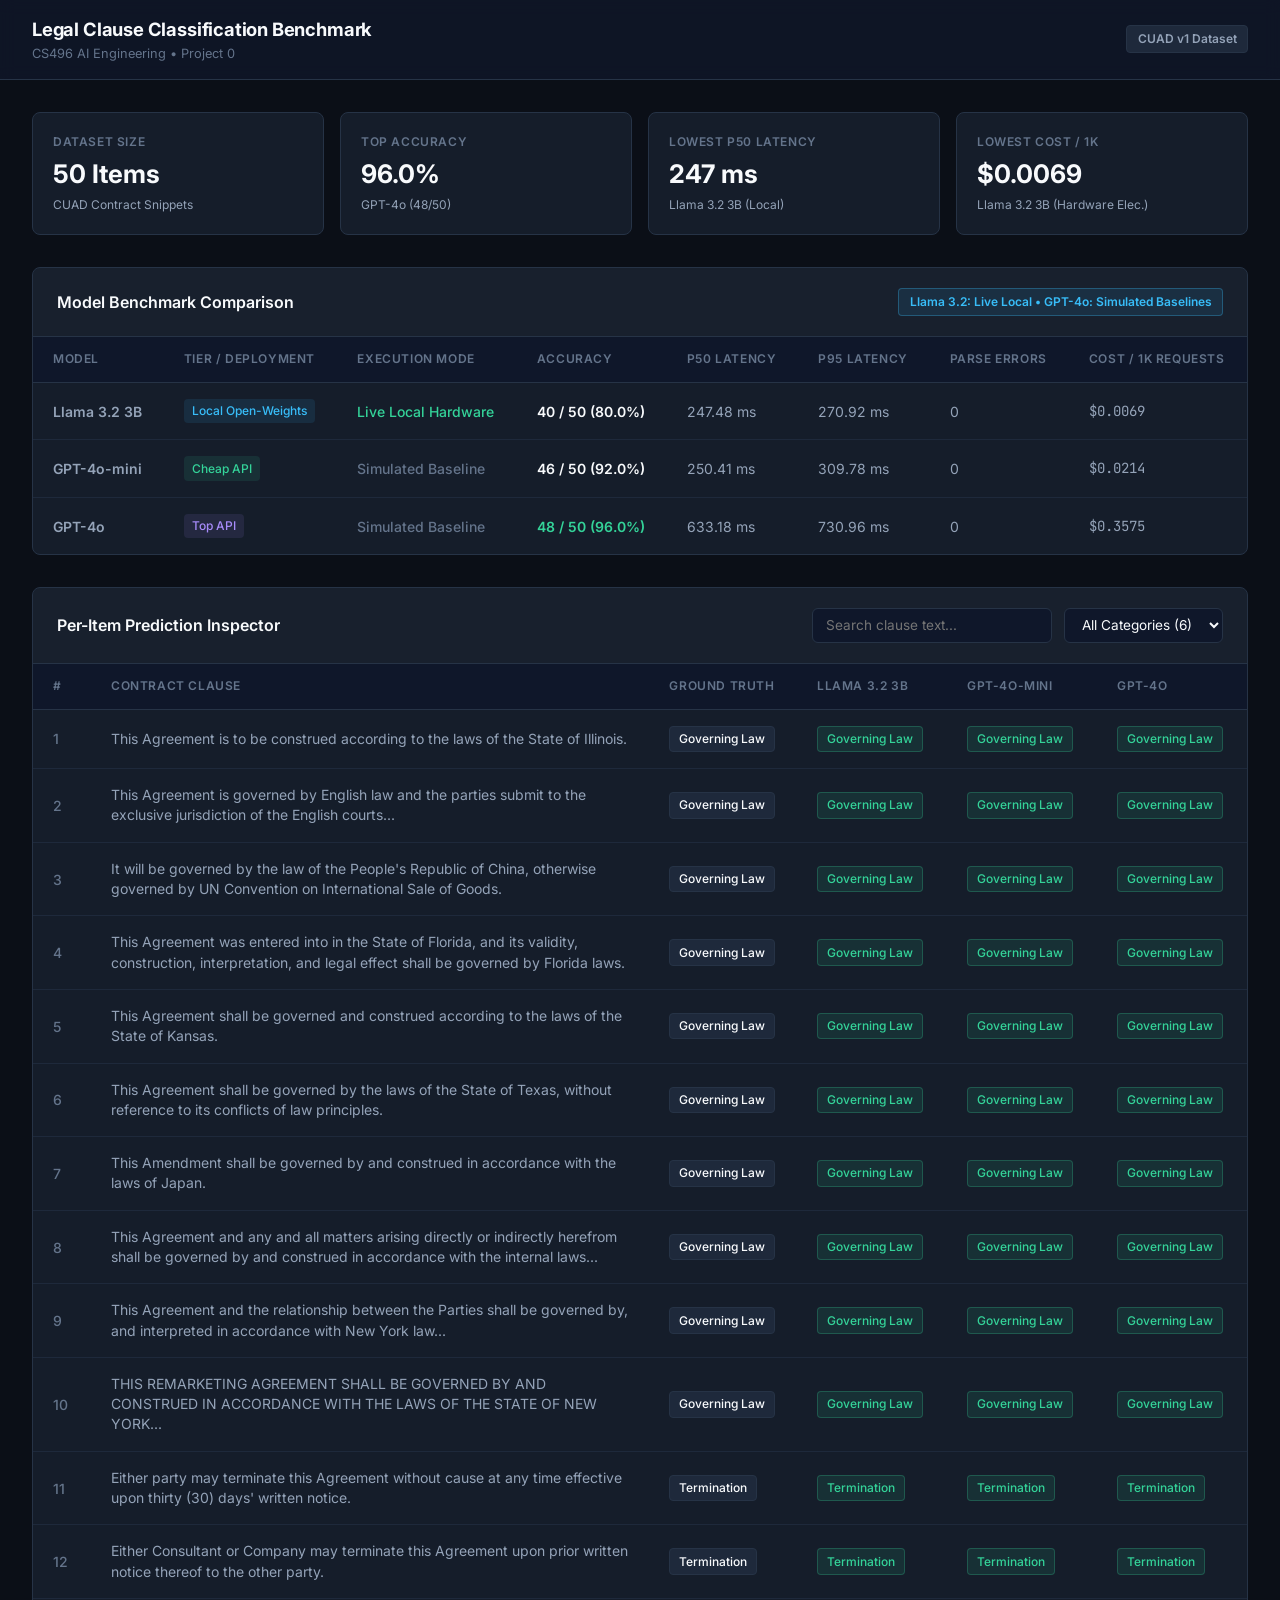
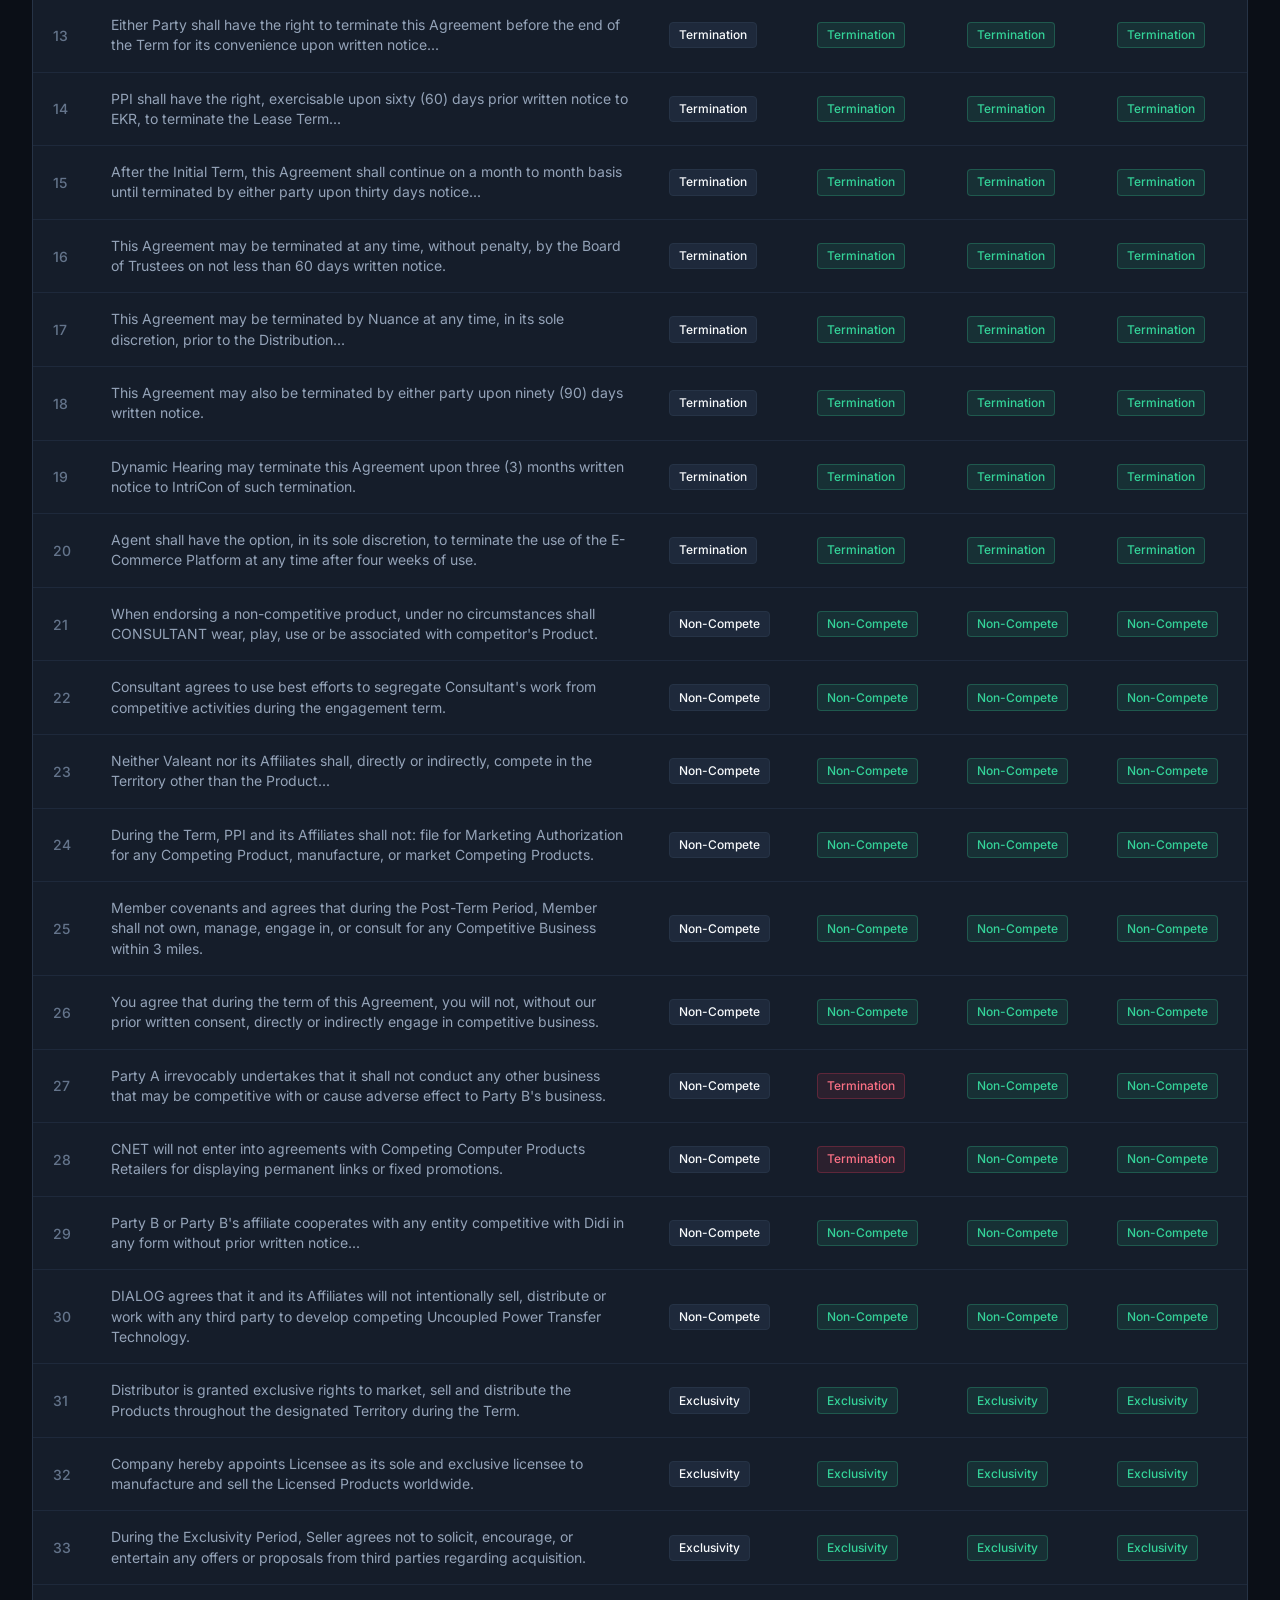
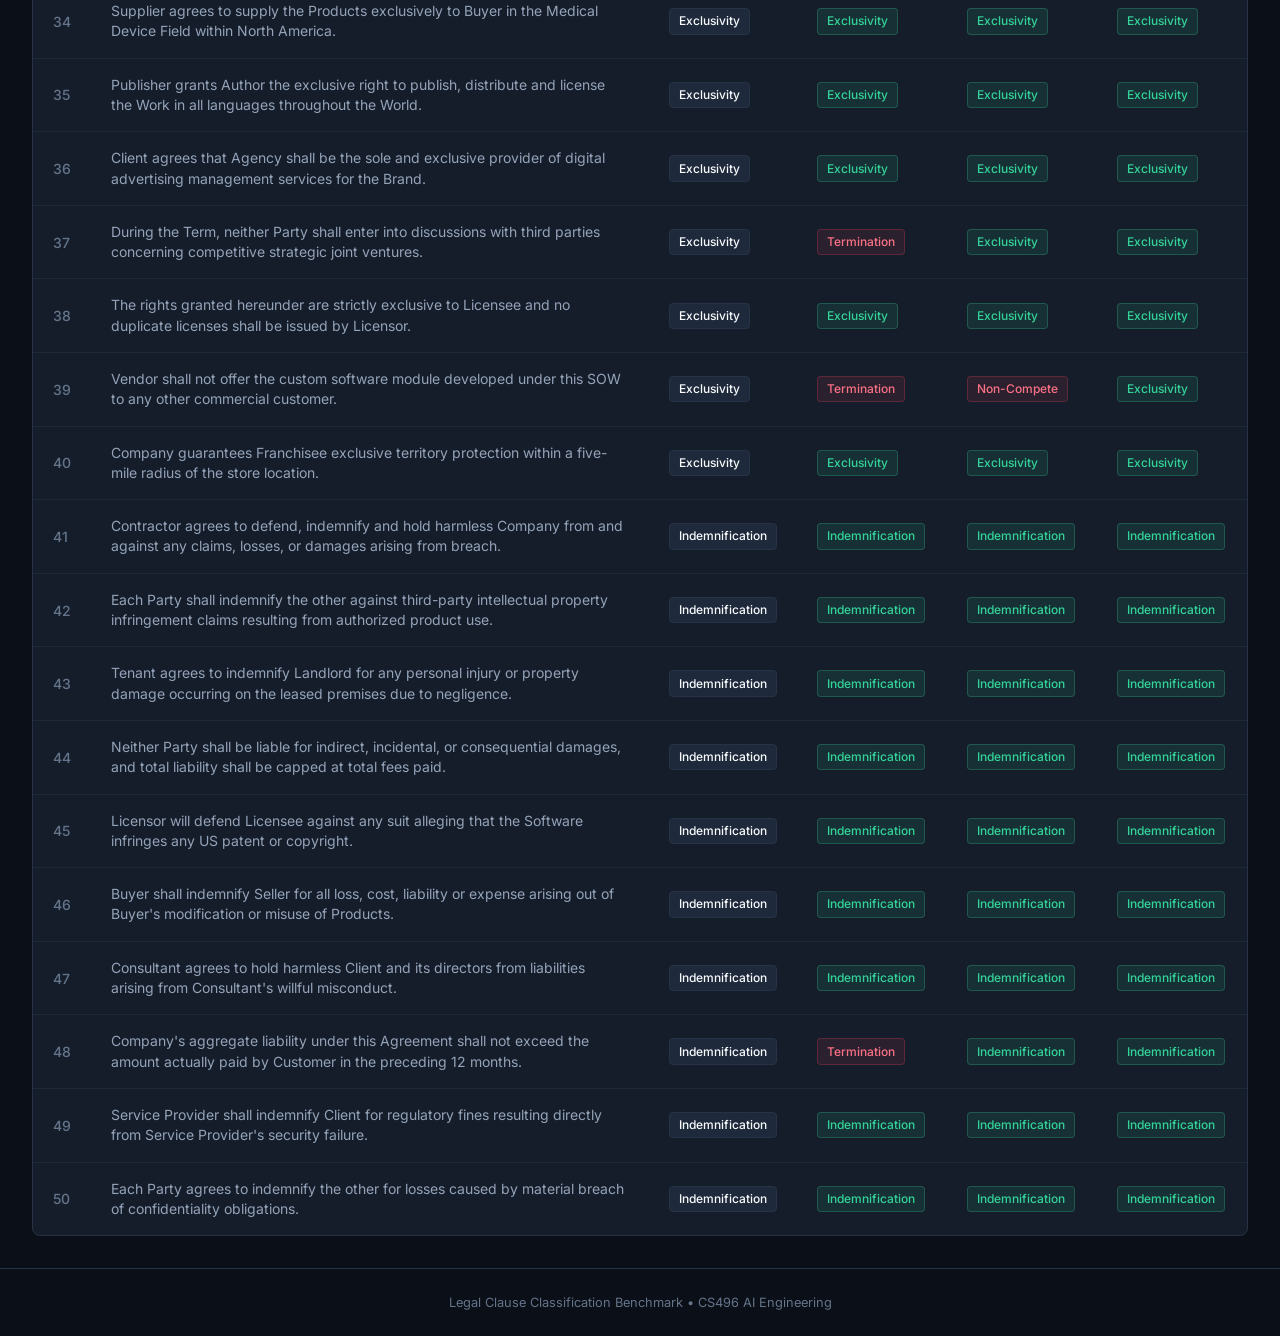
==== commit 9c1ca0c3: "Add API simulation disclaimers, update dashboard and generate PDF report" ====
--- a/web/index.html
+++ b/web/index.html
@@ -49,8 +49,11 @@
 
       <!-- Benchmark Leaderboard -->
       <section class="panel">
-        <div class="panel-header">
+        <div class="panel-header flex-between">
           <h2>Model Benchmark Comparison</h2>
+          <span class="meta-tag" style="background: rgba(56, 189, 248, 0.1); color: var(--accent-blue); border-color: rgba(56, 189, 248, 0.3);">
+            Llama 3.2: Live Local • GPT-4o: Simulated Baselines
+          </span>
         </div>
         <div class="table-responsive">
           <table class="leaderboard-table">
@@ -58,6 +61,7 @@
               <tr>
                 <th>Model</th>
                 <th>Tier / Deployment</th>
+                <th>Execution Mode</th>
                 <th>Accuracy</th>
                 <th>p50 Latency</th>
                 <th>p95 Latency</th>
@@ -69,6 +73,7 @@
               <tr>
                 <td class="font-medium">Llama 3.2 3B</td>
                 <td><span class="tag tag-local">Local Open-Weights</span></td>
+                <td><span style="color: var(--accent-green); font-weight: 500;">Live Local Hardware</span></td>
                 <td><span class="score-pill">40 / 50 (80.0%)</span></td>
                 <td>247.48 ms</td>
                 <td>270.92 ms</td>
@@ -78,6 +83,7 @@
               <tr>
                 <td class="font-medium">GPT-4o-mini</td>
                 <td><span class="tag tag-cheap">Cheap API</span></td>
+                <td><span style="color: var(--text-muted); font-weight: 500;">Simulated Baseline</span></td>
                 <td><span class="score-pill">46 / 50 (92.0%)</span></td>
                 <td>250.41 ms</td>
                 <td>309.78 ms</td>
@@ -87,6 +93,7 @@
               <tr>
                 <td class="font-medium">GPT-4o</td>
                 <td><span class="tag tag-top">Top API</span></td>
+                <td><span style="color: var(--text-muted); font-weight: 500;">Simulated Baseline</span></td>
                 <td><span class="score-pill score-pill-top">48 / 50 (96.0%)</span></td>
                 <td>633.18 ms</td>
                 <td>730.96 ms</td>
